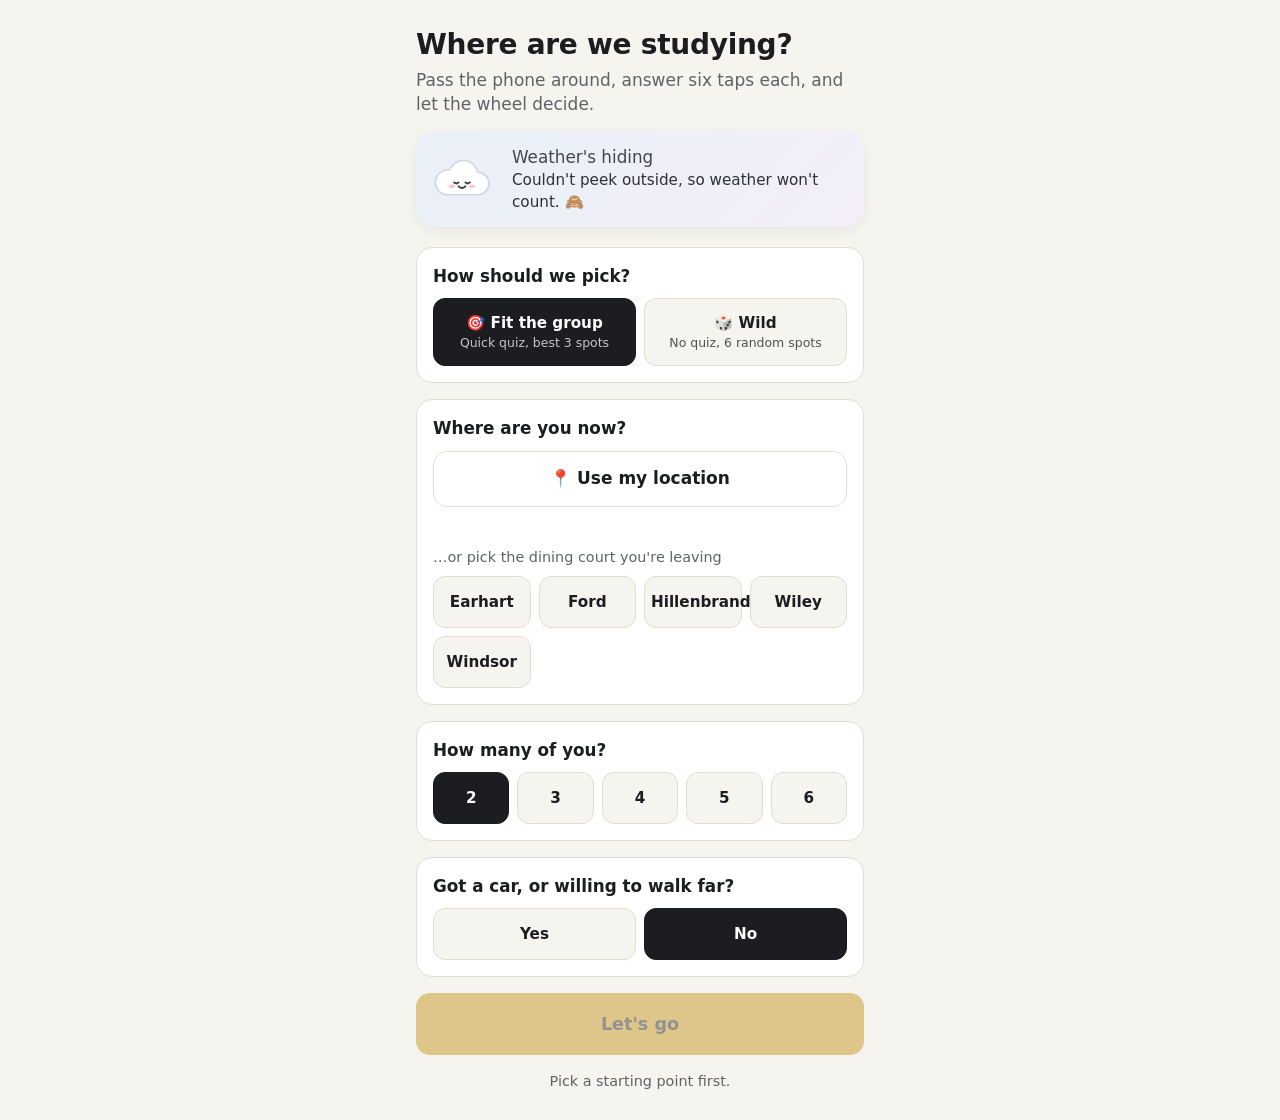
==== index.html @ d030c351 "Add Wild mode toggle and fix location on non-localhost URLs - Mode toggle on the start screen: Fit t" ====
<!doctype html>
<html lang="en">
<head>
  <meta charset="utf-8">
  <meta name="viewport" content="width=device-width, initial-scale=1, viewport-fit=cover">
  <meta name="theme-color" content="#f6f4ef" media="(prefers-color-scheme: light)">
  <meta name="theme-color" content="#16181c" media="(prefers-color-scheme: dark)">
  <title>Study Spot Picker</title>
  <link rel="stylesheet" href="styles.css">
</head>
<body>
  <main id="app">

    <!-- 1. Start -->
    <section id="screen-start" class="screen">
      <header class="hero">
        <h1>Where are we studying?</h1>
        <p id="hero-sub" class="sub">Pass the phone around, answer six taps each, and let the wheel decide.</p>
        <div id="weather-card" class="weather-card" data-kind="loading" role="status" aria-live="polite">
          <p class="w-blurb">Peeking outside… 👀</p>
        </div>
      </header>

      <div class="card">
        <h2>How should we pick?</h2>
        <div id="mode-options" class="chips chips-two mode-chips" role="radiogroup" aria-label="Mode">
          <button type="button" class="chip" role="radio" data-value="quiz" aria-checked="true">🎯 Fit the group<small>Quick quiz, best 3 spots</small></button>
          <button type="button" class="chip" role="radio" data-value="wild" aria-checked="false">🎲 Wild<small>No quiz, 6 random spots</small></button>
        </div>
      </div>

      <div class="card">
        <h2>Where are you now?</h2>
        <button id="btn-locate" class="btn btn-secondary btn-block" type="button">📍 Use my location</button>
        <p id="locate-status" class="status" aria-live="polite"></p>
        <p class="label">…or pick the dining court you're leaving</p>
        <div id="court-options" class="chips" role="radiogroup" aria-label="Dining court"></div>
      </div>

      <div class="card" id="players-card">
        <h2>How many of you?</h2>
        <div id="player-options" class="chips chips-numbers" role="radiogroup" aria-label="Number of players"></div>
      </div>

      <div class="card">
        <h2>Got a car, or willing to walk far?</h2>
        <div id="car-options" class="chips chips-two" role="radiogroup" aria-label="Car or long walk">
          <button type="button" class="chip" role="radio" data-value="yes" aria-checked="false">Yes</button>
          <button type="button" class="chip" role="radio" data-value="no" aria-checked="true">No</button>
        </div>
      </div>

      <button id="btn-start" class="btn btn-primary btn-block btn-big" type="button" disabled>Let's go</button>
      <p id="start-hint" class="hint">Pick a starting point first.</p>
    </section>

    <!-- 2. Hand-off + name -->
    <section id="screen-handoff" class="screen screen-center" hidden>
      <p id="handoff-kicker" class="kicker"></p>
      <h1 id="handoff-title" tabindex="-1"></h1>
      <form id="name-form" class="name-form" autocomplete="off">
        <label for="name-input" class="label">Your name</label>
        <input id="name-input" class="input" type="text" maxlength="20" enterkeyhint="go">
        <button class="btn btn-primary btn-block btn-big" type="submit">I'm ready</button>
      </form>
    </section>

    <!-- 3. Question -->
    <section id="screen-question" class="screen" hidden>
      <div class="q-top">
        <button id="btn-back" class="btn-link" type="button">← Back</button>
        <span id="q-who" class="q-who"></span>
      </div>
      <div id="q-progress" class="progress" aria-hidden="true"></div>
      <h1 id="q-text" class="q-text" tabindex="-1"></h1>
      <div id="q-options" class="options"></div>
    </section>

    <!-- 4. Wheel -->
    <section id="screen-wheel" class="screen screen-center" hidden>
      <h1 id="wheel-title" tabindex="-1">Your top 3</h1>
      <p id="wheel-sub" class="sub">Bigger slice = better fit for the group.</p>
      <div id="wheel" class="wheel"></div>
      <ul id="wheel-legend" class="legend"></ul>
      <button id="btn-spin" class="btn btn-primary btn-block btn-big" type="button">Spin!</button>
    </section>

    <!-- 5. Result -->
    <section id="screen-result" class="screen" hidden>
      <p class="kicker">You're going to</p>
      <h1 id="result-name" class="result-name" tabindex="-1"></h1>
      <p id="result-vibe" class="vibe"></p>
      <p id="result-why" class="why"></p>
      <ul id="result-facts" class="facts"></ul>
      <p id="result-heads-up" class="heads-up" hidden></p>
      <a id="result-maps" class="btn btn-primary btn-block btn-big" target="_blank" rel="noopener">Open in Google Maps</a>

      <div id="reroll-box" class="card reroll">
        <h2>Not feeling it?</h2>
        <p class="hint">You get one reroll.</p>
        <div class="reroll-buttons">
          <button id="btn-respin" class="btn btn-secondary" type="button">Spin again</button>
          <button id="btn-next3" class="btn btn-secondary" type="button">None of these</button>
        </div>
      </div>

      <details class="details">
        <summary>How the group scored</summary>
        <ol id="result-ranking" class="ranking"></ol>
      </details>

      <button id="btn-restart" class="btn btn-ghost btn-block" type="button">Start over</button>
    </section>

    <!-- 6. Nothing open -->
    <section id="screen-none" class="screen screen-center" hidden>
      <h1 tabindex="-1">Nothing fits right now</h1>
      <p id="none-text" class="sub"></p>
      <button class="btn btn-primary btn-block btn-big js-restart" type="button">Start over</button>
    </section>

  </main>
  <script type="module" src="js/app.js"></script>
</body>
</html>
---- styles.css ----
/* Mobile-first, big tap targets. Colors are tokens so a weather theme can swap them later. */
:root {
  --bg: #f6f4ef;
  --surface: #ffffff;
  --text: #1b1d21;
  --muted: #5f6368;
  --border: #e2ddd3;
  --accent: #c28e0e;        /* Purdue-ish old gold */
  --accent-strong: #8a6508;
  --accent-text: #1b1d21;
  --chip-on: #1b1d21;
  --chip-on-text: #ffffff;
  --warn-bg: #fff4e0;
  --warn-text: #7a4b00;
  --slice-1: #2f5d8a;
  --slice-2: #a0522d;
  --slice-3: #3d7a4a;
  --slice-4: #6b4c8a;
  --slice-5: #b23a5b;
  --slice-6: #2f7f86;
  --slice-text: #ffffff;
  --radius: 16px;
  --tap: 56px;
  color-scheme: light;
}

@media (prefers-color-scheme: dark) {
  :root:not([data-theme="light"]) {
    --bg: #16181c;
    --surface: #212429;
    --text: #eef0f2;
    --muted: #a3a8ae;
    --border: #33373d;
    --accent: #e0b33a;
    --accent-strong: #f0c85a;
    --accent-text: #16181c;
    --chip-on: #eef0f2;
    --chip-on-text: #16181c;
    --warn-bg: #3a2e14;
    --warn-text: #f3d28b;
    --slice-1: #3b6f9f;
    --slice-2: #b0623a;
    --slice-3: #4a8a57;
    --slice-4: #7d5c9e;
    --slice-5: #c04f6e;
    --slice-6: #3a9199;
    color-scheme: dark;
  }
}
:root[data-theme="dark"] {
  --bg: #16181c; --surface: #212429; --text: #eef0f2; --muted: #a3a8ae; --border: #33373d;
  --accent: #e0b33a; --accent-strong: #f0c85a; --accent-text: #16181c;
  --chip-on: #eef0f2; --chip-on-text: #16181c; --warn-bg: #3a2e14; --warn-text: #f3d28b;
  --slice-1: #3b6f9f; --slice-2: #b0623a; --slice-3: #4a8a57; --slice-4: #7d5c9e; --slice-5: #c04f6e; --slice-6: #3a9199;
  color-scheme: dark;
}

* { box-sizing: border-box; }
html { -webkit-text-size-adjust: 100%; }
body {
  margin: 0;
  background: var(--bg);
  color: var(--text);
  font: 17px/1.45 system-ui, -apple-system, "Segoe UI", Roboto, sans-serif;
  -webkit-tap-highlight-color: transparent;
}

#app {
  max-width: 480px;
  margin: 0 auto;
  padding: max(20px, env(safe-area-inset-top)) 16px max(28px, env(safe-area-inset-bottom));
  min-height: 100dvh;
}

.screen { display: flex; flex-direction: column; gap: 16px; }
.screen[hidden], .card[hidden], details[hidden] { display: none; }
.screen-center { min-height: calc(100dvh - 48px); justify-content: center; text-align: center; }

h1 { font-size: 1.75rem; line-height: 1.2; margin: 0; letter-spacing: -0.01em; }
h2 { font-size: 1.05rem; margin: 0 0 10px; }
h1:focus { outline: none; }
.sub { color: var(--muted); margin: 6px 0 0; }
.kicker { color: var(--muted); text-transform: uppercase; letter-spacing: 0.08em; font-size: 0.8rem; font-weight: 600; margin: 0; }
.label { color: var(--muted); font-size: 0.9rem; margin: 14px 0 8px; display: block; }
.hint { color: var(--muted); font-size: 0.9rem; margin: 0; text-align: center; }
.status { font-size: 0.95rem; margin: 8px 0 0; min-height: 1.2em; }
.status.ok { color: var(--text); }
.status.warn { color: var(--warn-text); }

.hero { padding: 8px 0 4px; }

.card {
  background: var(--surface);
  border: 1px solid var(--border);
  border-radius: var(--radius);
  padding: 16px;
}

/* Buttons */
.btn {
  appearance: none; border: 0; cursor: pointer; font: inherit; font-weight: 600;
  min-height: var(--tap); padding: 12px 18px; border-radius: 14px;
  display: inline-flex; align-items: center; justify-content: center; gap: 8px;
  text-decoration: none; transition: transform 0.08s ease, opacity 0.15s;
}
.btn:active { transform: scale(0.98); }
.btn:disabled { opacity: 0.45; cursor: not-allowed; transform: none; }
.btn-block { width: 100%; }
.btn-big { min-height: 62px; font-size: 1.1rem; }
.btn-primary { background: var(--accent); color: var(--accent-text); }
.btn-secondary { background: var(--surface); color: var(--text); border: 1.5px solid var(--border); }
.btn-ghost { background: transparent; color: var(--muted); }
.btn-link { background: none; border: 0; color: var(--muted); font: inherit; padding: 10px 4px; min-height: 44px; cursor: pointer; }
.btn:focus-visible, .chip:focus-visible, .option:focus-visible, .btn-link:focus-visible, .input:focus-visible {
  outline: 3px solid var(--accent); outline-offset: 2px;
}

/* Chips (single-select) */
.chips { display: grid; grid-template-columns: repeat(auto-fill, minmax(96px, 1fr)); gap: 8px; }
.chips-numbers { grid-template-columns: repeat(5, 1fr); }
.chips-two { grid-template-columns: 1fr 1fr; }
.chip {
  appearance: none; font: inherit; font-weight: 600; cursor: pointer;
  min-height: 52px; padding: 8px 6px; border-radius: 12px; font-size: 0.95rem;
  background: var(--bg); color: var(--text); border: 1.5px solid var(--border);
}
.mode-chips .chip { min-height: 68px; display: flex; flex-direction: column; align-items: center; justify-content: center; gap: 2px; line-height: 1.25; }
.mode-chips .chip small { font-weight: 500; font-size: 0.78rem; opacity: 0.75; }
.chip[aria-checked="true"] { background: var(--chip-on); color: var(--chip-on-text); border-color: var(--chip-on); }

/* Hand-off */
.name-form { display: flex; flex-direction: column; gap: 12px; text-align: left; margin-top: 12px; }
.input {
  font: inherit; font-size: 1.15rem; min-height: var(--tap); padding: 12px 14px;
  border-radius: 12px; border: 1.5px solid var(--border); background: var(--surface); color: var(--text);
}

/* Question */
.q-top { display: flex; justify-content: space-between; align-items: center; }
.q-who { color: var(--muted); font-weight: 600; }
.progress { display: flex; gap: 6px; }
.progress span { flex: 1; height: 6px; border-radius: 3px; background: var(--border); }
.progress span.done { background: var(--accent); }
.q-text { margin: 12px 0 4px; }
.options { display: flex; flex-direction: column; gap: 12px; }
.option {
  appearance: none; font: inherit; cursor: pointer; text-align: left;
  display: flex; align-items: center; gap: 14px;
  min-height: 76px; padding: 14px 18px; border-radius: var(--radius);
  background: var(--surface); color: var(--text); border: 1.5px solid var(--border);
  font-size: 1.15rem; font-weight: 600;
}
.option .emoji { font-size: 1.7rem; width: 2rem; text-align: center; }
.option.picked { border-color: var(--accent); box-shadow: inset 0 0 0 2px var(--accent); }
.option:active { transform: scale(0.99); }

/* Wheel */
.wheel { position: relative; width: min(84vw, 340px); aspect-ratio: 1; margin: 8px auto 0; }
.wheel-svg { width: 100%; height: 100%; display: block; filter: drop-shadow(0 6px 18px rgb(0 0 0 / 0.15)); }
.wheel-rotor { transform-origin: 100px 100px; transform-box: view-box; }
.wheel-slice { stroke: var(--surface); stroke-width: 1.5; }
.wheel-label { fill: var(--slice-text); font-size: 9px; font-weight: 700; pointer-events: none; }
.wheel-hub { fill: var(--surface); stroke: var(--border); }
.wheel-pointer {
  position: absolute; left: 50%; top: -6px; transform: translateX(-50%); z-index: 1;
  width: 0; height: 0;
  border-left: 14px solid transparent; border-right: 14px solid transparent;
  border-top: 24px solid var(--text);
  filter: drop-shadow(0 2px 2px rgb(0 0 0 / 0.25));
}
.legend { list-style: none; padding: 0; margin: 0; display: flex; flex-direction: column; gap: 6px; text-align: left; }
.legend li { display: flex; align-items: center; gap: 10px; font-size: 0.95rem; }
.legend .swatch { width: 14px; height: 14px; border-radius: 4px; flex: none; }
.legend .pct { margin-left: auto; color: var(--muted); font-variant-numeric: tabular-nums; }

/* Result */
.result-name { font-size: 2.2rem; }
.why { font-size: 1.15rem; margin: 0; }
.facts { list-style: none; padding: 0; margin: 0; display: flex; flex-wrap: wrap; gap: 8px; }
.facts li { background: var(--surface); border: 1px solid var(--border); border-radius: 999px; padding: 6px 12px; font-size: 0.92rem; }
.heads-up { background: var(--warn-bg); color: var(--warn-text); border-radius: 12px; padding: 10px 14px; margin: 0; font-size: 0.95rem; }
.reroll h2 { margin-bottom: 2px; }
.reroll .hint { text-align: left; margin-bottom: 12px; }
.reroll-buttons { display: grid; grid-template-columns: 1fr 1fr; gap: 10px; }
.details { color: var(--muted); font-size: 0.92rem; }
.details summary { cursor: pointer; min-height: 44px; display: flex; align-items: center; }
.ranking { margin: 4px 0 0; padding-left: 1.4em; }
.ranking li { margin: 4px 0; }
.ranking .meta { color: var(--muted); }

/* ---------------------------------------------------------------------------
   Weather card
   --------------------------------------------------------------------------- */
:root {
  --w-sun: #ffc93c; --w-ray: #ffb703; --w-moon: #ffe7a3; --w-star: #ffd95a;
  --w-cloud: #ffffff; --w-cloud-edge: #cfd9e6; --w-drop: #4ea8de; --w-flake: #dcedff; --w-flake-edge: #7fb0e0;
  --w-bolt: #ffd23f; --w-fog: #b8c2cf; --w-face: #3b3946; --w-blush: #ff8fab;
  --wc-sun: linear-gradient(135deg, #fff3c4 0%, #ffe0e6 100%);
  --wc-moon: linear-gradient(135deg, #2e2f63 0%, #574a8c 100%);
  --wc-cloud: linear-gradient(135deg, #e9f0f8 0%, #f3eefa 100%);
  --wc-rain: linear-gradient(135deg, #d7e8f8 0%, #cfd9f2 100%);
  --wc-snow: linear-gradient(135deg, #f0f7ff 0%, #ffffff 100%);
  --wc-storm: linear-gradient(135deg, #cdd5e6 0%, #c3c3e3 100%);
  --wc-text: #1b1d21;
}
@media (prefers-color-scheme: dark) {
  :root:not([data-theme="light"]) {
    --w-cloud: #eef2f7; --w-cloud-edge: #9fb0c4; --w-flake-edge: #9fc2e6;
    --wc-sun: linear-gradient(135deg, #4a3d1c 0%, #4a2a35 100%);
    --wc-cloud: linear-gradient(135deg, #2a3240 0%, #332d40 100%);
    --wc-rain: linear-gradient(135deg, #1f3247 0%, #26304a 100%);
    --wc-snow: linear-gradient(135deg, #2b3a4c 0%, #33404f 100%);
    --wc-storm: linear-gradient(135deg, #262a3d 0%, #2f2a45 100%);
    --wc-text: #eef0f2;
  }
}
:root[data-theme="dark"] {
  --w-cloud: #eef2f7; --w-cloud-edge: #9fb0c4; --w-flake-edge: #9fc2e6;
  --wc-sun: linear-gradient(135deg, #4a3d1c 0%, #4a2a35 100%);
  --wc-cloud: linear-gradient(135deg, #2a3240 0%, #332d40 100%);
  --wc-rain: linear-gradient(135deg, #1f3247 0%, #26304a 100%);
  --wc-snow: linear-gradient(135deg, #2b3a4c 0%, #33404f 100%);
  --wc-storm: linear-gradient(135deg, #262a3d 0%, #2f2a45 100%);
  --wc-text: #eef0f2;
}

.weather-card {
  display: flex; align-items: center; gap: 14px;
  margin-top: 14px; padding: 12px 16px 12px 10px;
  border-radius: 20px; color: var(--wc-text);
  background: var(--wc-cloud);
  box-shadow: 0 4px 14px rgb(0 0 0 / 0.06);
}
.weather-card[data-kind="sun"], .weather-card[data-kind="partly"] { background: var(--wc-sun); }
.weather-card[data-kind="moon"] { background: var(--wc-moon); color: #f4f1ff; }
.weather-card[data-kind="rain"] { background: var(--wc-rain); }
.weather-card[data-kind="snow"] { background: var(--wc-snow); }
.weather-card[data-kind="storm"] { background: var(--wc-storm); }
.weather-card[data-kind="loading"] { padding-left: 16px; }
.weather-card p { margin: 0; }
.w-icon { width: 72px; height: 72px; flex: none; overflow: visible; }
.w-temp { font-size: 1.05rem; }
.w-temp strong { font-size: 1.6rem; letter-spacing: -0.02em; margin-right: 2px; }
.w-temp span { opacity: 0.8; }
.w-blurb { font-size: 0.95rem; opacity: 0.9; }

.w-sun { fill: var(--w-sun); }
.w-rays path { stroke: var(--w-ray); stroke-width: 3.5; stroke-linecap: round; }
.w-moon { fill: var(--w-moon); }
.w-star { fill: var(--w-star); }
.w-cloud { fill: var(--w-cloud); stroke: var(--w-cloud-edge); stroke-width: 1.5; }
.w-face circle { fill: var(--w-face); }
.w-face path { stroke: var(--w-face); }
.w-blush { fill: var(--w-blush); opacity: 0.55; }
.w-drop { fill: var(--w-drop); }
.w-flake { fill: var(--w-flake); stroke: var(--w-flake-edge); stroke-width: 1; }
.w-bolt { fill: var(--w-bolt); stroke: #e0a800; stroke-width: 1; stroke-linejoin: round; }
.w-fog path { stroke: var(--w-fog); stroke-width: 3; stroke-linecap: round; }

.w-rays { transform-origin: 32px 32px; animation: w-spin 18s linear infinite; }
.w-bob { animation: w-bob 3.2s ease-in-out infinite; }
.w-drop { animation: w-fall 1.3s ease-in infinite; }
.w-flake { animation: w-snow 2.8s ease-in-out infinite; }
.w-delay { animation-delay: -0.45s; }
.w-delay2 { animation-delay: -0.9s; }
.w-flake.w-delay { animation-delay: -1s; }
.w-flake.w-delay2 { animation-delay: -1.9s; }
.w-twinkle { transform-box: fill-box; transform-origin: center; animation: w-twinkle 2.4s ease-in-out infinite; }
.w-twinkle.w-delay { animation-delay: -1.2s; }
.w-bolt { animation: w-flash 2.6s steps(1) infinite; }
.w-fog path { animation: w-drift 4s ease-in-out infinite alternate; }
.w-fog path + path { animation-delay: -2s; }

@keyframes w-spin { to { transform: rotate(360deg); } }
@keyframes w-bob { 50% { transform: translateY(-2.5px); } }
@keyframes w-fall { 0% { transform: translateY(-4px); opacity: 0; } 25% { opacity: 1; } 100% { transform: translateY(12px); opacity: 0; } }
@keyframes w-snow { 0% { transform: translate(0, -4px); opacity: 0; } 25% { opacity: 1; } 50% { transform: translate(2px, 4px); } 100% { transform: translate(-1px, 12px); opacity: 0; } }
@keyframes w-twinkle { 50% { transform: scale(0.55); opacity: 0.5; } }
@keyframes w-flash { 0%, 70%, 80%, 100% { opacity: 1; } 75% { opacity: 0.15; } }
@keyframes w-drift { to { transform: translateX(6px); } }

/* Result vibe line */
.vibe { margin: -6px 0 0; color: var(--muted); font-size: 1.02rem; font-style: italic; }

@media (prefers-reduced-motion: reduce) {
  .btn, .option { transition: none; }
  .w-rays, .w-bob, .w-drop, .w-flake, .w-twinkle, .w-bolt, .w-fog path { animation: none; }
}
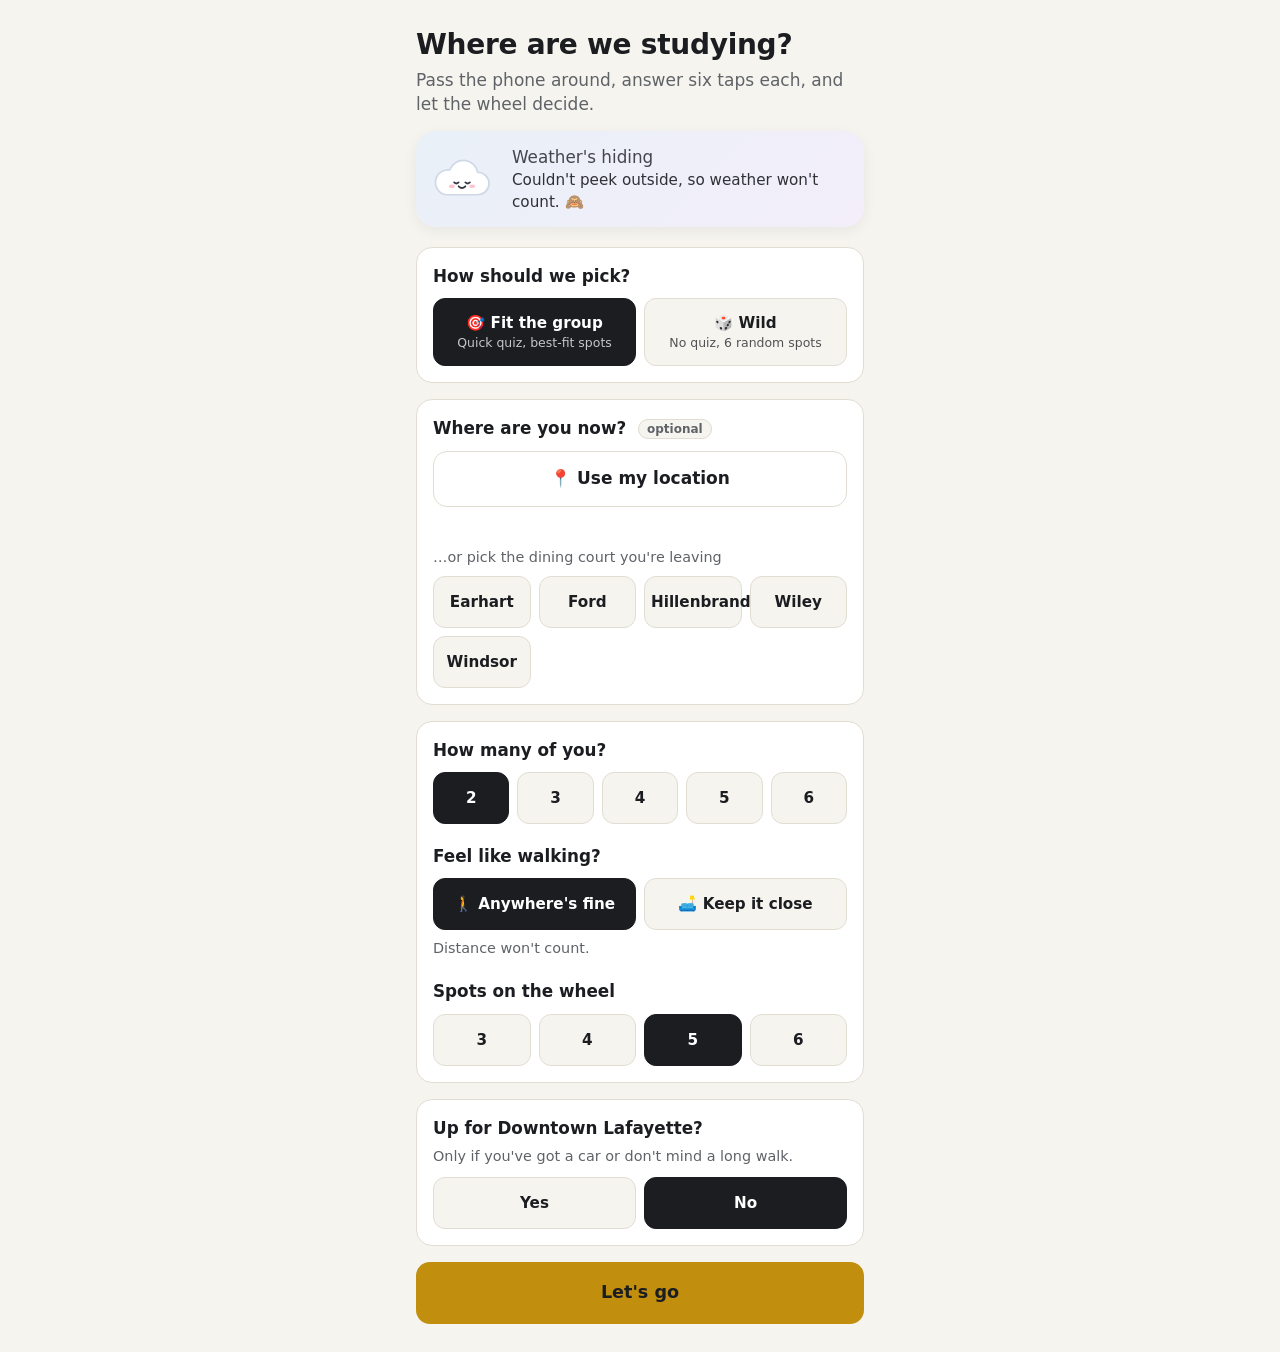
==== commit b1704a8b: "Make distance opt-in and let the quiz wheel hold 3-6 spots - New "Feel like walking?" choice: distan" ====
--- a/index.html
+++ b/index.html
@@ -24,13 +24,13 @@
       <div class="card">
         <h2>How should we pick?</h2>
         <div id="mode-options" class="chips chips-two mode-chips" role="radiogroup" aria-label="Mode">
-          <button type="button" class="chip" role="radio" data-value="quiz" aria-checked="true">🎯 Fit the group<small>Quick quiz, best 3 spots</small></button>
+          <button type="button" class="chip" role="radio" data-value="quiz" aria-checked="true">🎯 Fit the group<small>Quick quiz, best-fit spots</small></button>
           <button type="button" class="chip" role="radio" data-value="wild" aria-checked="false">🎲 Wild<small>No quiz, 6 random spots</small></button>
         </div>
       </div>
 
       <div class="card">
-        <h2>Where are you now?</h2>
+        <h2>Where are you now? <span id="origin-optional" class="optional">optional</span></h2>
         <button id="btn-locate" class="btn btn-secondary btn-block" type="button">📍 Use my location</button>
         <p id="locate-status" class="status" aria-live="polite"></p>
         <p class="label">…or pick the dining court you're leaving</p>
@@ -40,18 +40,29 @@
       <div class="card" id="players-card">
         <h2>How many of you?</h2>
         <div id="player-options" class="chips chips-numbers" role="radiogroup" aria-label="Number of players"></div>
+
+        <h2 class="h2-gap">Feel like walking?</h2>
+        <div id="walk-options" class="chips chips-two" role="radiogroup" aria-label="Walking">
+          <button type="button" class="chip" role="radio" data-value="any" aria-checked="true">🚶 Anywhere's fine</button>
+          <button type="button" class="chip" role="radio" data-value="close" aria-checked="false">🛋️ Keep it close</button>
+        </div>
+        <p id="walk-hint" class="hint hint-left">Distance won't count.</p>
+
+        <h2 class="h2-gap">Spots on the wheel</h2>
+        <div id="size-options" class="chips chips-numbers chips-four" role="radiogroup" aria-label="Spots on the wheel"></div>
       </div>
 
       <div class="card">
-        <h2>Got a car, or willing to walk far?</h2>
+        <h2>Up for Downtown Lafayette?</h2>
+        <p class="hint hint-left hint-under">Only if you've got a car or don't mind a long walk.</p>
         <div id="car-options" class="chips chips-two" role="radiogroup" aria-label="Car or long walk">
           <button type="button" class="chip" role="radio" data-value="yes" aria-checked="false">Yes</button>
           <button type="button" class="chip" role="radio" data-value="no" aria-checked="true">No</button>
         </div>
       </div>
 
-      <button id="btn-start" class="btn btn-primary btn-block btn-big" type="button" disabled>Let's go</button>
-      <p id="start-hint" class="hint">Pick a starting point first.</p>
+      <button id="btn-start" class="btn btn-primary btn-block btn-big" type="button">Let's go</button>
+      <p id="start-hint" class="hint" hidden></p>
     </section>
 
     <!-- 2. Hand-off + name -->
--- a/styles.css
+++ b/styles.css
@@ -119,6 +119,13 @@
 .chips { display: grid; grid-template-columns: repeat(auto-fill, minmax(96px, 1fr)); gap: 8px; }
 .chips-numbers { grid-template-columns: repeat(5, 1fr); }
 .chips-two { grid-template-columns: 1fr 1fr; }
+.chips-four { grid-template-columns: repeat(4, 1fr); }
+.h2-gap { margin-top: 20px; }
+.optional { font-size: 0.75rem; font-weight: 600; color: var(--muted); background: var(--bg); border: 1px solid var(--border); border-radius: 999px; padding: 2px 8px; margin-left: 6px; vertical-align: middle; }
+.optional[hidden] { display: none; }
+#start-hint[hidden] { display: none; }
+.hint-left { text-align: left; margin-top: 8px; }
+.hint-under { margin: -4px 0 10px; }
 .chip {
   appearance: none; font: inherit; font-weight: 600; cursor: pointer;
   min-height: 52px; padding: 8px 6px; border-radius: 12px; font-size: 0.95rem;
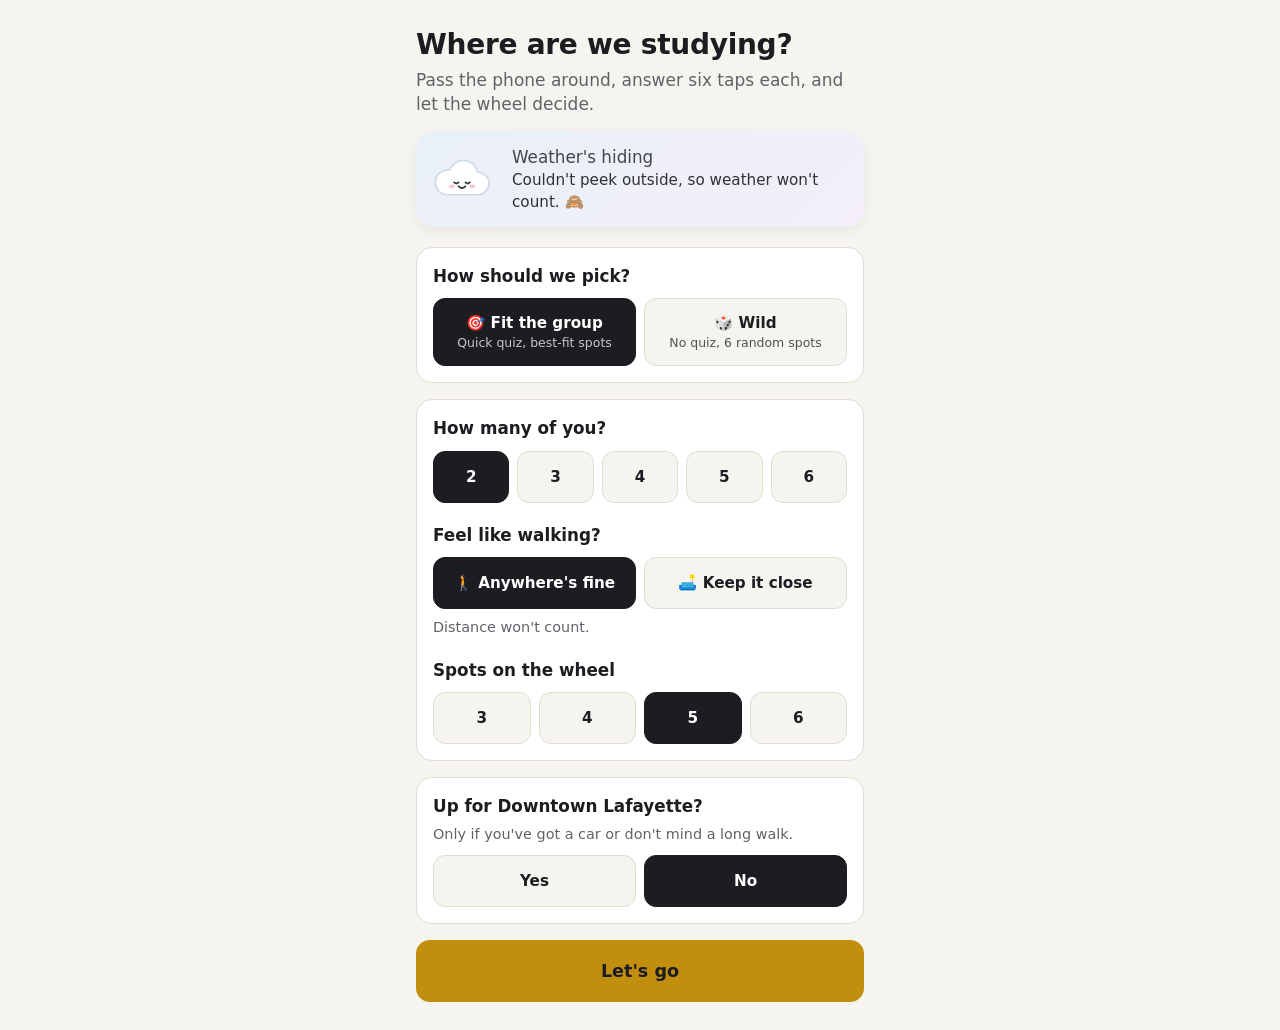
==== commit 0e096c8f: "Only ask for location when the group picks Keep it close Co-Authored-By: Claude Opus 5.5 <noreply@an" ====
--- a/index.html
+++ b/index.html
@@ -29,14 +29,6 @@
         </div>
       </div>
 
-      <div class="card">
-        <h2>Where are you now? <span id="origin-optional" class="optional">optional</span></h2>
-        <button id="btn-locate" class="btn btn-secondary btn-block" type="button">📍 Use my location</button>
-        <p id="locate-status" class="status" aria-live="polite"></p>
-        <p class="label">…or pick the dining court you're leaving</p>
-        <div id="court-options" class="chips" role="radiogroup" aria-label="Dining court"></div>
-      </div>
-
       <div class="card" id="players-card">
         <h2>How many of you?</h2>
         <div id="player-options" class="chips chips-numbers" role="radiogroup" aria-label="Number of players"></div>
@@ -47,6 +39,15 @@
           <button type="button" class="chip" role="radio" data-value="close" aria-checked="false">🛋️ Keep it close</button>
         </div>
         <p id="walk-hint" class="hint hint-left">Distance won't count.</p>
+
+        <!-- Only shown with "Keep it close" -->
+        <div id="origin-section" class="origin-section" hidden>
+          <h2>Where are you now?</h2>
+          <button id="btn-locate" class="btn btn-secondary btn-block" type="button">📍 Use my location</button>
+          <p id="locate-status" class="status" aria-live="polite"></p>
+          <p class="label">…or pick the dining court you're leaving</p>
+          <div id="court-options" class="chips" role="radiogroup" aria-label="Dining court"></div>
+        </div>
 
         <h2 class="h2-gap">Spots on the wheel</h2>
         <div id="size-options" class="chips chips-numbers chips-four" role="radiogroup" aria-label="Spots on the wheel"></div>
--- a/styles.css
+++ b/styles.css
@@ -121,8 +121,8 @@
 .chips-two { grid-template-columns: 1fr 1fr; }
 .chips-four { grid-template-columns: repeat(4, 1fr); }
 .h2-gap { margin-top: 20px; }
-.optional { font-size: 0.75rem; font-weight: 600; color: var(--muted); background: var(--bg); border: 1px solid var(--border); border-radius: 999px; padding: 2px 8px; margin-left: 6px; vertical-align: middle; }
-.optional[hidden] { display: none; }
+.origin-section { margin-top: 16px; padding-top: 16px; border-top: 1px dashed var(--border); }
+.origin-section[hidden] { display: none; }
 #start-hint[hidden] { display: none; }
 .hint-left { text-align: left; margin-top: 8px; }
 .hint-under { margin: -4px 0 10px; }
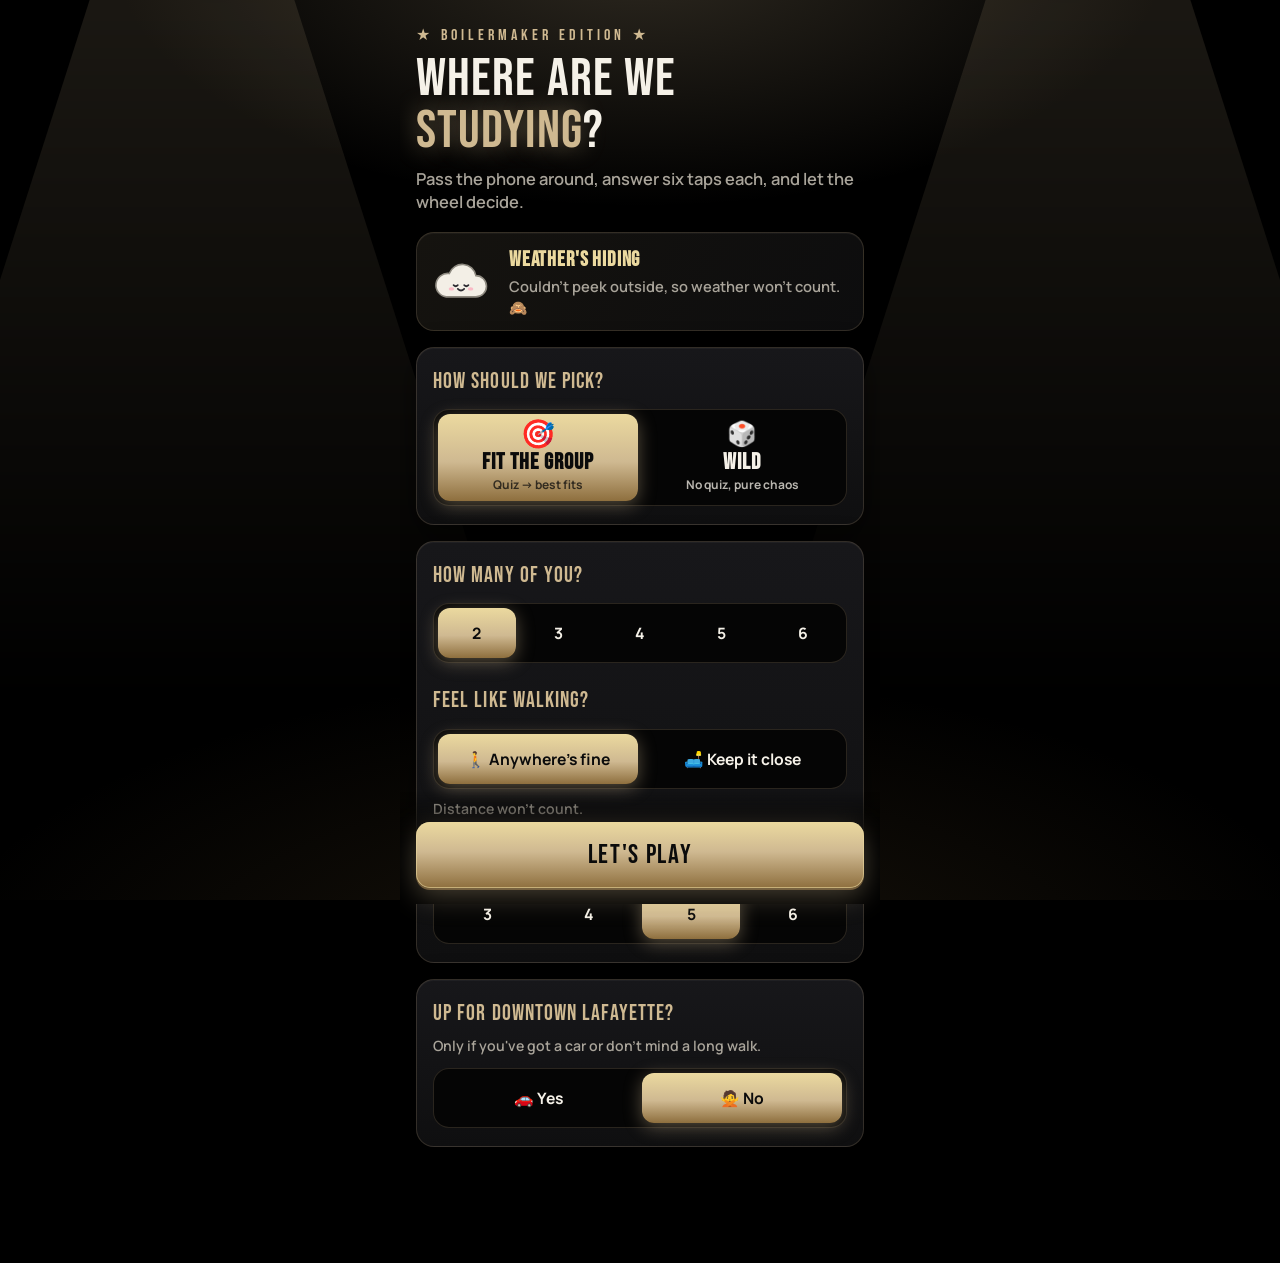
==== commit cc525492: "Game-show redesign and fix dead buttons from stale cached JS Bug: with plain http.server the browser" ====
--- a/index.html
+++ b/index.html
@@ -3,77 +3,106 @@
 <head>
   <meta charset="utf-8">
   <meta name="viewport" content="width=device-width, initial-scale=1, viewport-fit=cover">
-  <meta name="theme-color" content="#f6f4ef" media="(prefers-color-scheme: light)">
-  <meta name="theme-color" content="#16181c" media="(prefers-color-scheme: dark)">
+  <meta name="theme-color" content="#000000">
+  <meta name="color-scheme" content="dark">
   <title>Study Spot Picker</title>
+  <link rel="preconnect" href="https://fonts.googleapis.com">
+  <link rel="preconnect" href="https://fonts.gstatic.com" crossorigin>
+  <link rel="stylesheet" href="https://fonts.googleapis.com/css2?family=Bebas+Neue&family=Manrope:wght@500;600;700;800&display=swap">
   <link rel="stylesheet" href="styles.css">
+  <script>
+    // Runs before the app. If anything throws (e.g. a stale cached file),
+    // show a banner instead of silently dead buttons.
+    window.addEventListener('error', function (e) {
+      var t = document.getElementById('toast');
+      if (!t) return;
+      t.textContent = 'Something broke 😵 Try a hard refresh (⌘⇧R / Ctrl⇧R). ' + (e.message || '');
+      t.hidden = false;
+    });
+  </script>
 </head>
 <body>
+  <div class="stage" aria-hidden="true"><span class="beam beam-l"></span><span class="beam beam-r"></span></div>
+  <div id="toast" class="toast" role="alert" hidden></div>
+  <div id="confetti" class="confetti" aria-hidden="true"></div>
+
   <main id="app">
 
     <!-- 1. Start -->
     <section id="screen-start" class="screen">
       <header class="hero">
-        <h1>Where are we studying?</h1>
+        <p class="eyebrow">★ Boilermaker Edition ★</p>
+        <h1 class="title">Where are we <span class="hl">studying</span>?</h1>
         <p id="hero-sub" class="sub">Pass the phone around, answer six taps each, and let the wheel decide.</p>
-        <div id="weather-card" class="weather-card" data-kind="loading" role="status" aria-live="polite">
-          <p class="w-blurb">Peeking outside… 👀</p>
-        </div>
       </header>
+
+      <div id="weather-card" class="weather-card" data-kind="loading" role="status" aria-live="polite">
+        <p class="w-blurb">Peeking outside… 👀</p>
+      </div>
 
       <div class="card">
         <h2>How should we pick?</h2>
-        <div id="mode-options" class="chips chips-two mode-chips" role="radiogroup" aria-label="Mode">
-          <button type="button" class="chip" role="radio" data-value="quiz" aria-checked="true">🎯 Fit the group<small>Quick quiz, best-fit spots</small></button>
-          <button type="button" class="chip" role="radio" data-value="wild" aria-checked="false">🎲 Wild<small>No quiz, 6 random spots</small></button>
+        <div id="mode-options" class="seg seg-tall" role="radiogroup" aria-label="Mode">
+          <span class="seg-thumb" aria-hidden="true"></span>
+          <button type="button" class="chip" role="radio" data-value="quiz" aria-checked="true"><span class="big-emoji">🎯</span>Fit the group<small>Quiz → best fits</small></button>
+          <button type="button" class="chip" role="radio" data-value="wild" aria-checked="false"><span class="big-emoji">🎲</span>Wild<small>No quiz, pure chaos</small></button>
         </div>
       </div>
 
       <div class="card" id="players-card">
         <h2>How many of you?</h2>
-        <div id="player-options" class="chips chips-numbers" role="radiogroup" aria-label="Number of players"></div>
+        <div id="player-options" class="seg" role="radiogroup" aria-label="Number of players"></div>
 
         <h2 class="h2-gap">Feel like walking?</h2>
-        <div id="walk-options" class="chips chips-two" role="radiogroup" aria-label="Walking">
+        <div id="walk-options" class="seg" role="radiogroup" aria-label="Walking">
+          <span class="seg-thumb" aria-hidden="true"></span>
           <button type="button" class="chip" role="radio" data-value="any" aria-checked="true">🚶 Anywhere's fine</button>
           <button type="button" class="chip" role="radio" data-value="close" aria-checked="false">🛋️ Keep it close</button>
         </div>
-        <p id="walk-hint" class="hint hint-left">Distance won't count.</p>
+        <p id="walk-hint" class="hint">Distance won't count.</p>
 
         <!-- Only shown with "Keep it close" -->
-        <div id="origin-section" class="origin-section" hidden>
-          <h2>Where are you now?</h2>
-          <button id="btn-locate" class="btn btn-secondary btn-block" type="button">📍 Use my location</button>
-          <p id="locate-status" class="status" aria-live="polite"></p>
-          <p class="label">…or pick the dining court you're leaving</p>
-          <div id="court-options" class="chips" role="radiogroup" aria-label="Dining court"></div>
+        <div id="origin-section" class="collapse" aria-hidden="true" inert>
+          <div class="collapse-inner">
+            <div class="origin-box">
+              <h2>Where are you now?</h2>
+              <button id="btn-locate" class="btn btn-secondary btn-block" type="button">📍 Use my location</button>
+              <p id="locate-status" class="status" aria-live="polite"></p>
+              <p class="label">…or pick the dining court you're leaving</p>
+              <div id="court-options" class="chips" role="radiogroup" aria-label="Dining court"></div>
+            </div>
+          </div>
         </div>
 
         <h2 class="h2-gap">Spots on the wheel</h2>
-        <div id="size-options" class="chips chips-numbers chips-four" role="radiogroup" aria-label="Spots on the wheel"></div>
+        <div id="size-options" class="seg" role="radiogroup" aria-label="Spots on the wheel"></div>
       </div>
 
       <div class="card">
         <h2>Up for Downtown Lafayette?</h2>
-        <p class="hint hint-left hint-under">Only if you've got a car or don't mind a long walk.</p>
-        <div id="car-options" class="chips chips-two" role="radiogroup" aria-label="Car or long walk">
-          <button type="button" class="chip" role="radio" data-value="yes" aria-checked="false">Yes</button>
-          <button type="button" class="chip" role="radio" data-value="no" aria-checked="true">No</button>
+        <p class="hint hint-under">Only if you've got a car or don't mind a long walk.</p>
+        <div id="car-options" class="seg" role="radiogroup" aria-label="Car or long walk">
+          <span class="seg-thumb" aria-hidden="true"></span>
+          <button type="button" class="chip" role="radio" data-value="yes" aria-checked="false">🚗 Yes</button>
+          <button type="button" class="chip" role="radio" data-value="no" aria-checked="true">🙅 No</button>
         </div>
       </div>
 
-      <button id="btn-start" class="btn btn-primary btn-block btn-big" type="button">Let's go</button>
-      <p id="start-hint" class="hint" hidden></p>
+      <div class="sticky-cta">
+        <button id="btn-start" class="btn btn-primary btn-block btn-big" type="button">Let's play</button>
+        <p id="start-hint" class="hint hint-center" hidden></p>
+      </div>
     </section>
 
     <!-- 2. Hand-off + name -->
     <section id="screen-handoff" class="screen screen-center" hidden>
+      <div class="handoff-emoji" aria-hidden="true">📱</div>
       <p id="handoff-kicker" class="kicker"></p>
       <h1 id="handoff-title" tabindex="-1"></h1>
       <form id="name-form" class="name-form" autocomplete="off">
         <label for="name-input" class="label">Your name</label>
         <input id="name-input" class="input" type="text" maxlength="20" enterkeyhint="go">
-        <button class="btn btn-primary btn-block btn-big" type="submit">I'm ready</button>
+        <button class="btn btn-primary btn-block btn-big" type="submit">I'm ready →</button>
       </form>
     </section>
 
@@ -90,29 +119,35 @@
 
     <!-- 4. Wheel -->
     <section id="screen-wheel" class="screen screen-center" hidden>
-      <h1 id="wheel-title" tabindex="-1">Your top 3</h1>
+      <div class="wheel-head">
+        <h1 id="wheel-title" tabindex="-1">Your top picks</h1>
+        <button id="btn-sound" class="btn-icon" type="button" aria-pressed="true" aria-label="Sound on">🔊</button>
+      </div>
       <p id="wheel-sub" class="sub">Bigger slice = better fit for the group.</p>
       <div id="wheel" class="wheel"></div>
       <ul id="wheel-legend" class="legend"></ul>
-      <button id="btn-spin" class="btn btn-primary btn-block btn-big" type="button">Spin!</button>
+      <button id="btn-spin" class="btn btn-primary btn-block btn-big btn-pulse" type="button">Spin the wheel</button>
     </section>
 
     <!-- 5. Result -->
     <section id="screen-result" class="screen" hidden>
-      <p class="kicker">You're going to</p>
-      <h1 id="result-name" class="result-name" tabindex="-1"></h1>
-      <p id="result-vibe" class="vibe"></p>
+      <div class="reveal">
+        <div class="reveal-rays" aria-hidden="true"></div>
+        <p class="reveal-kicker">And the spot is…</p>
+        <h1 id="result-name" class="result-name" tabindex="-1"></h1>
+        <p id="result-vibe" class="vibe"></p>
+      </div>
       <p id="result-why" class="why"></p>
       <ul id="result-facts" class="facts"></ul>
       <p id="result-heads-up" class="heads-up" hidden></p>
-      <a id="result-maps" class="btn btn-primary btn-block btn-big" target="_blank" rel="noopener">Open in Google Maps</a>
+      <a id="result-maps" class="btn btn-primary btn-block btn-big" target="_blank" rel="noopener">🗺️ Open in Google Maps</a>
 
       <div id="reroll-box" class="card reroll">
         <h2>Not feeling it?</h2>
         <p class="hint">You get one reroll.</p>
         <div class="reroll-buttons">
-          <button id="btn-respin" class="btn btn-secondary" type="button">Spin again</button>
-          <button id="btn-next3" class="btn btn-secondary" type="button">None of these</button>
+          <button id="btn-respin" class="btn btn-secondary" type="button">🔁 Spin again</button>
+          <button id="btn-next3" class="btn btn-secondary" type="button">🙈 None of these</button>
         </div>
       </div>
 
@@ -121,11 +156,12 @@
         <ol id="result-ranking" class="ranking"></ol>
       </details>
 
-      <button id="btn-restart" class="btn btn-ghost btn-block" type="button">Start over</button>
+      <button id="btn-restart" class="btn btn-ghost btn-block" type="button">↺ Start over</button>
     </section>
 
     <!-- 6. Nothing open -->
     <section id="screen-none" class="screen screen-center" hidden>
+      <div class="handoff-emoji" aria-hidden="true">🫠</div>
       <h1 tabindex="-1">Nothing fits right now</h1>
       <p id="none-text" class="sub"></p>
       <button class="btn btn-primary btn-block btn-big js-restart" type="button">Start over</button>
--- a/styles.css
+++ b/styles.css
@@ -1,255 +1,358 @@
-/* Mobile-first, big tap targets. Colors are tokens so a weather theme can swap them later. */
+/* ==========================================================================
+   Study Spot Picker — Boilermaker game show theme
+   Black stage, Purdue gold accents, Bebas Neue display + Manrope body.
+   Mobile-first, big tap targets.
+   ========================================================================== */
 :root {
-  --bg: #f6f4ef;
-  --surface: #ffffff;
-  --text: #1b1d21;
-  --muted: #5f6368;
-  --border: #e2ddd3;
-  --accent: #c28e0e;        /* Purdue-ish old gold */
-  --accent-strong: #8a6508;
-  --accent-text: #1b1d21;
-  --chip-on: #1b1d21;
-  --chip-on-text: #ffffff;
-  --warn-bg: #fff4e0;
-  --warn-text: #7a4b00;
-  --slice-1: #2f5d8a;
-  --slice-2: #a0522d;
-  --slice-3: #3d7a4a;
-  --slice-4: #6b4c8a;
-  --slice-5: #b23a5b;
-  --slice-6: #2f7f86;
-  --slice-text: #ffffff;
-  --radius: 16px;
-  --tap: 56px;
-  color-scheme: light;
-}
-
-@media (prefers-color-scheme: dark) {
-  :root:not([data-theme="light"]) {
-    --bg: #16181c;
-    --surface: #212429;
-    --text: #eef0f2;
-    --muted: #a3a8ae;
-    --border: #33373d;
-    --accent: #e0b33a;
-    --accent-strong: #f0c85a;
-    --accent-text: #16181c;
-    --chip-on: #eef0f2;
-    --chip-on-text: #16181c;
-    --warn-bg: #3a2e14;
-    --warn-text: #f3d28b;
-    --slice-1: #3b6f9f;
-    --slice-2: #b0623a;
-    --slice-3: #4a8a57;
-    --slice-4: #7d5c9e;
-    --slice-5: #c04f6e;
-    --slice-6: #3a9199;
-    color-scheme: dark;
-  }
-}
-:root[data-theme="dark"] {
-  --bg: #16181c; --surface: #212429; --text: #eef0f2; --muted: #a3a8ae; --border: #33373d;
-  --accent: #e0b33a; --accent-strong: #f0c85a; --accent-text: #16181c;
-  --chip-on: #eef0f2; --chip-on-text: #16181c; --warn-bg: #3a2e14; --warn-text: #f3d28b;
-  --slice-1: #3b6f9f; --slice-2: #b0623a; --slice-3: #4a8a57; --slice-4: #7d5c9e; --slice-5: #c04f6e; --slice-6: #3a9199;
+  /* Purdue palette */
+  --gold: #cfb991;        /* Boilermaker Gold */
+  --gold-rush: #daaa00;   /* Rush */
+  --gold-field: #ddb945;  /* Field */
+  --gold-dust: #ebd99f;   /* Dust */
+  --gold-aged: #8e6f3e;   /* Aged */
+  --steel: #555960;
+
+  --bg: #000000;
+  --surface: #0f0f10;
+  --surface-2: #17171a;
+  --line: rgb(207 185 145 / 0.18);
+  --line-strong: rgb(207 185 145 / 0.45);
+  --text: #f5f1e8;
+  --muted: #a9a49a;
+  --on-gold: #0b0b0b;
+  --danger-bg: rgb(218 170 0 / 0.12);
+
+  /* Wheel slices: background + label color */
+  --slice-1: #cfb991; --slice-1-text: #0b0b0b;
+  --slice-2: #1b1b1e; --slice-2-text: #cfb991;
+  --slice-3: #8e6f3e; --slice-3-text: #fff8e7;
+  --slice-4: #daaa00; --slice-4-text: #0b0b0b;
+  --slice-5: #2a2a2e; --slice-5-text: #ebd99f;
+  --slice-6: #ebd99f; --slice-6-text: #0b0b0b;
+
+  --font-display: 'Bebas Neue', 'Impact', 'Arial Narrow Bold', sans-serif;
+  --font-body: 'Manrope', 'Avenir Next', 'Segoe UI', sans-serif;
+
+  --radius: 18px;
+  --tap: 58px;
+  --ease-out: cubic-bezier(0.16, 1, 0.3, 1);
+  --ease-spring: cubic-bezier(0.34, 1.56, 0.64, 1);
   color-scheme: dark;
 }
 
 * { box-sizing: border-box; }
-html { -webkit-text-size-adjust: 100%; }
+html { -webkit-text-size-adjust: 100%; background: var(--bg); }
 body {
   margin: 0;
   background: var(--bg);
   color: var(--text);
-  font: 17px/1.45 system-ui, -apple-system, "Segoe UI", Roboto, sans-serif;
+  font: 600 16.5px/1.45 var(--font-body);
   -webkit-tap-highlight-color: transparent;
-}
+  overflow-x: hidden;
+}
+
+/* --- Stage: spotlights sweeping behind everything ------------------------ */
+.stage { position: fixed; inset: 0; z-index: 0; pointer-events: none; overflow: hidden;
+  background:
+    radial-gradient(60% 40% at 50% -5%, rgb(207 185 145 / 0.22), transparent 70%),
+    radial-gradient(80% 50% at 50% 110%, rgb(142 111 62 / 0.18), transparent 70%),
+    #000;
+}
+.beam {
+  position: absolute; top: -20vh; width: 70vw; height: 140vh;
+  background: linear-gradient(180deg, rgb(207 185 145 / 0.16), transparent 70%);
+  filter: blur(18px); transform-origin: 50% 0;
+  clip-path: polygon(45% 0, 55% 0, 100% 100%, 0 100%);
+}
+.beam-l { left: -20vw; animation: sweep-l 9s ease-in-out infinite alternate; }
+.beam-r { right: -20vw; animation: sweep-r 11s ease-in-out infinite alternate; }
+@keyframes sweep-l { from { transform: rotate(-28deg); } to { transform: rotate(6deg); } }
+@keyframes sweep-r { from { transform: rotate(28deg); } to { transform: rotate(-6deg); } }
 
 #app {
-  max-width: 480px;
-  margin: 0 auto;
-  padding: max(20px, env(safe-area-inset-top)) 16px max(28px, env(safe-area-inset-bottom));
+  position: relative; z-index: 1;
+  max-width: 480px; margin: 0 auto;
+  padding: max(18px, env(safe-area-inset-top)) 16px max(28px, env(safe-area-inset-bottom));
   min-height: 100dvh;
-}
-
+  overflow-x: clip;
+}
+
+/* --- Screens + slide transitions ----------------------------------------- */
 .screen { display: flex; flex-direction: column; gap: 16px; }
-.screen[hidden], .card[hidden], details[hidden] { display: none; }
+.screen[hidden] { display: none; }
 .screen-center { min-height: calc(100dvh - 48px); justify-content: center; text-align: center; }
-
-h1 { font-size: 1.75rem; line-height: 1.2; margin: 0; letter-spacing: -0.01em; }
-h2 { font-size: 1.05rem; margin: 0 0 10px; }
+.screen.slide-fwd { animation: slide-in-r 0.45s var(--ease-out) both; }
+.screen.slide-back { animation: slide-in-l 0.45s var(--ease-out) both; }
+@keyframes slide-in-r { from { transform: translateX(60px); opacity: 0; } to { transform: none; opacity: 1; } }
+@keyframes slide-in-l { from { transform: translateX(-60px); opacity: 0; } to { transform: none; opacity: 1; } }
+
+/* --- Type ------------------------------------------------------------------ */
+h1, h2, .kicker, .eyebrow, .btn, .reveal-kicker, .result-name, .q-who { font-family: var(--font-display); font-weight: 400; letter-spacing: 0.02em; }
+h1 { font-size: 2.6rem; line-height: 0.95; margin: 0; text-transform: uppercase; }
 h1:focus { outline: none; }
-.sub { color: var(--muted); margin: 6px 0 0; }
-.kicker { color: var(--muted); text-transform: uppercase; letter-spacing: 0.08em; font-size: 0.8rem; font-weight: 600; margin: 0; }
+h2 { font-size: 1.35rem; margin: 0 0 12px; color: var(--gold); text-transform: uppercase; letter-spacing: 0.05em; }
+.title { font-size: 3.4rem; }
+.hl { color: var(--gold); text-shadow: 0 0 24px rgb(207 185 145 / 0.45); }
+.eyebrow { margin: 0 0 6px; color: var(--gold); font-size: 1rem; letter-spacing: 0.25em; }
+.sub { color: var(--muted); margin: 10px 0 0; font-weight: 600; }
+.kicker { color: var(--gold); letter-spacing: 0.2em; font-size: 1.05rem; margin: 0; }
 .label { color: var(--muted); font-size: 0.9rem; margin: 14px 0 8px; display: block; }
-.hint { color: var(--muted); font-size: 0.9rem; margin: 0; text-align: center; }
-.status { font-size: 0.95rem; margin: 8px 0 0; min-height: 1.2em; }
-.status.ok { color: var(--text); }
-.status.warn { color: var(--warn-text); }
-
-.hero { padding: 8px 0 4px; }
-
+.hint { color: var(--muted); font-size: 0.88rem; margin: 10px 0 0; }
+.hint-center { text-align: center; }
+.hint-under { margin: -6px 0 12px; }
+.h2-gap { margin-top: 22px; }
+.status { font-size: 0.92rem; margin: 10px 0 0; min-height: 1.2em; }
+.status.ok { color: var(--gold-dust); }
+.status.warn { color: var(--gold-rush); }
+.hero { padding: 6px 0 2px; }
+
+/* --- Cards ----------------------------------------------------------------- */
 .card {
-  background: var(--surface);
-  border: 1px solid var(--border);
+  position: relative;
+  background: linear-gradient(180deg, var(--surface-2), var(--surface));
+  border: 1px solid var(--line);
   border-radius: var(--radius);
-  padding: 16px;
-}
-
-/* Buttons */
+  padding: 18px 16px;
+  box-shadow: inset 0 1px 0 rgb(255 255 255 / 0.04), 0 10px 30px rgb(0 0 0 / 0.5);
+}
+.card[hidden], details[hidden] { display: none; }
+
+/* --- Buttons --------------------------------------------------------------- */
 .btn {
-  appearance: none; border: 0; cursor: pointer; font: inherit; font-weight: 600;
+  appearance: none; border: 0; cursor: pointer; font-size: 1.35rem; letter-spacing: 0.06em;
   min-height: var(--tap); padding: 12px 18px; border-radius: 14px;
   display: inline-flex; align-items: center; justify-content: center; gap: 8px;
-  text-decoration: none; transition: transform 0.08s ease, opacity 0.15s;
-}
-.btn:active { transform: scale(0.98); }
-.btn:disabled { opacity: 0.45; cursor: not-allowed; transform: none; }
+  text-decoration: none; position: relative; overflow: hidden;
+  transition: transform 0.15s var(--ease-spring), box-shadow 0.2s, opacity 0.2s, filter 0.2s;
+}
+.btn:active { transform: scale(0.96); }
 .btn-block { width: 100%; }
-.btn-big { min-height: 62px; font-size: 1.1rem; }
-.btn-primary { background: var(--accent); color: var(--accent-text); }
-.btn-secondary { background: var(--surface); color: var(--text); border: 1.5px solid var(--border); }
-.btn-ghost { background: transparent; color: var(--muted); }
-.btn-link { background: none; border: 0; color: var(--muted); font: inherit; padding: 10px 4px; min-height: 44px; cursor: pointer; }
-.btn:focus-visible, .chip:focus-visible, .option:focus-visible, .btn-link:focus-visible, .input:focus-visible {
-  outline: 3px solid var(--accent); outline-offset: 2px;
-}
-
-/* Chips (single-select) */
+.btn-big { min-height: 66px; font-size: 1.7rem; }
+.btn-primary {
+  color: var(--on-gold);
+  background: linear-gradient(180deg, var(--gold-dust) 0%, var(--gold) 45%, var(--gold-aged) 100%);
+  box-shadow: 0 0 0 1px rgb(235 217 159 / 0.6) inset, 0 8px 28px rgb(207 185 145 / 0.35), 0 2px 0 #5c4626;
+}
+.btn-primary::after { /* shine sweep */
+  content: ''; position: absolute; top: 0; bottom: 0; width: 40%; left: -60%;
+  background: linear-gradient(100deg, transparent, rgb(255 255 255 / 0.55), transparent);
+  transform: skewX(-20deg); animation: shine 3.6s ease-in-out infinite;
+}
+@keyframes shine { 0%, 60% { left: -60%; } 100% { left: 130%; } }
+.btn-secondary { color: var(--gold); background: rgb(207 185 145 / 0.06); border: 1.5px solid var(--line-strong); font-size: 1.2rem; }
+.btn-secondary:hover { background: rgb(207 185 145 / 0.12); }
+.btn-ghost { background: transparent; color: var(--muted); font-size: 1.2rem; }
+.btn:disabled, .btn[aria-disabled="true"] { opacity: 0.4; filter: grayscale(0.6); }
+.btn:disabled { cursor: not-allowed; transform: none; }
+.btn:disabled::after, .btn[aria-disabled="true"]::after { display: none; }
+.btn-pulse:not(:disabled) { animation: pulse-glow 1.6s ease-in-out infinite; }
+@keyframes pulse-glow { 50% { box-shadow: 0 0 0 1px rgb(235 217 159 / 0.6) inset, 0 8px 44px rgb(207 185 145 / 0.7), 0 2px 0 #5c4626; } }
+.btn.shake { animation: shake 0.42s; }
+@keyframes shake { 20%, 60% { transform: translateX(-8px); } 40%, 80% { transform: translateX(8px); } }
+.btn-link { background: none; border: 0; color: var(--muted); font: 700 1rem var(--font-body); padding: 10px 4px; min-height: 44px; cursor: pointer; }
+.btn-icon { background: rgb(207 185 145 / 0.08); border: 1px solid var(--line); color: var(--text); border-radius: 999px; width: 44px; height: 44px; font-size: 1.1rem; cursor: pointer; flex: none; }
+:is(.btn, .chip, .option, .btn-link, .btn-icon, .input):focus-visible { outline: 3px solid var(--gold-rush); outline-offset: 3px; }
+
+/* --- Segmented controls with sliding gold thumb ---------------------------- */
+.seg {
+  position: relative; display: grid; grid-auto-flow: column; grid-auto-columns: 1fr; gap: 4px;
+  padding: 4px; border-radius: 16px; background: #050505; border: 1px solid var(--line);
+}
+.seg-thumb {
+  position: absolute; top: 0; left: 0; width: 0; height: 0; border-radius: 12px; z-index: 0;
+  background: linear-gradient(180deg, var(--gold-dust), var(--gold) 55%, var(--gold-aged));
+  box-shadow: 0 4px 18px rgb(207 185 145 / 0.4);
+  transition: transform 0.38s var(--ease-spring), width 0.3s var(--ease-out), height 0.3s var(--ease-out);
+}
+.seg .chip {
+  position: relative; z-index: 1; appearance: none; border: 0; background: transparent; cursor: pointer;
+  color: var(--text); font: 700 0.98rem var(--font-body); min-height: 50px; padding: 8px 6px; border-radius: 12px;
+  transition: color 0.25s, transform 0.15s var(--ease-spring);
+}
+.seg .chip:active { transform: scale(0.94); }
+.seg .chip[aria-checked="true"] { color: var(--on-gold); }
+.seg-tall .chip { min-height: 86px; display: flex; flex-direction: column; align-items: center; justify-content: center; gap: 2px; font-family: var(--font-display); font-size: 1.45rem; letter-spacing: 0.04em; line-height: 1; }
+.seg-tall .chip small { font: 700 0.75rem var(--font-body); opacity: 0.75; letter-spacing: 0; }
+.big-emoji { font-size: 1.5rem; line-height: 1.1; transition: transform 0.4s var(--ease-spring); }
+.seg-tall .chip[aria-checked="true"] .big-emoji { transform: scale(1.18) rotate(-8deg); }
+
+/* --- Plain chips (dining courts) ------------------------------------------- */
 .chips { display: grid; grid-template-columns: repeat(auto-fill, minmax(96px, 1fr)); gap: 8px; }
-.chips-numbers { grid-template-columns: repeat(5, 1fr); }
-.chips-two { grid-template-columns: 1fr 1fr; }
-.chips-four { grid-template-columns: repeat(4, 1fr); }
-.h2-gap { margin-top: 20px; }
-.origin-section { margin-top: 16px; padding-top: 16px; border-top: 1px dashed var(--border); }
-.origin-section[hidden] { display: none; }
-#start-hint[hidden] { display: none; }
-.hint-left { text-align: left; margin-top: 8px; }
-.hint-under { margin: -4px 0 10px; }
-.chip {
-  appearance: none; font: inherit; font-weight: 600; cursor: pointer;
-  min-height: 52px; padding: 8px 6px; border-radius: 12px; font-size: 0.95rem;
-  background: var(--bg); color: var(--text); border: 1.5px solid var(--border);
-}
-.mode-chips .chip { min-height: 68px; display: flex; flex-direction: column; align-items: center; justify-content: center; gap: 2px; line-height: 1.25; }
-.mode-chips .chip small { font-weight: 500; font-size: 0.78rem; opacity: 0.75; }
-.chip[aria-checked="true"] { background: var(--chip-on); color: var(--chip-on-text); border-color: var(--chip-on); }
-
-/* Hand-off */
-.name-form { display: flex; flex-direction: column; gap: 12px; text-align: left; margin-top: 12px; }
+.chips .chip {
+  appearance: none; cursor: pointer; font: 700 0.95rem var(--font-body); color: var(--text);
+  min-height: 52px; padding: 8px 6px; border-radius: 12px; background: #070707; border: 1.5px solid var(--line);
+  transition: transform 0.18s var(--ease-spring), background 0.2s, color 0.2s, border-color 0.2s;
+}
+.chips .chip:active { transform: scale(0.93); }
+.chips .chip[aria-checked="true"] { background: var(--gold); color: var(--on-gold); border-color: var(--gold-dust); animation: pop 0.35s var(--ease-spring); }
+@keyframes pop { 50% { transform: scale(1.08); } }
+
+/* --- Collapsible location section ------------------------------------------ */
+.collapse { display: grid; grid-template-rows: 0fr; transition: grid-template-rows 0.45s var(--ease-out), opacity 0.3s; opacity: 0; }
+.collapse.open { grid-template-rows: 1fr; opacity: 1; }
+.collapse-inner { overflow: hidden; min-height: 0; }
+.origin-box { margin-top: 16px; padding: 16px; border-radius: 14px; border: 1px dashed var(--line-strong); background: rgb(207 185 145 / 0.04); }
+.origin-box.flash { animation: flash-border 0.9s; }
+@keyframes flash-border { 30%, 70% { border-color: var(--gold-rush); box-shadow: 0 0 0 3px rgb(218 170 0 / 0.3); } }
+
+/* --- Sticky start button ---------------------------------------------------- */
+.sticky-cta { position: sticky; bottom: max(12px, env(safe-area-inset-bottom)); z-index: 5; padding-top: 6px; }
+.sticky-cta::before { content: ''; position: absolute; inset: -24px -16px -16px; background: linear-gradient(transparent, #000 45%); z-index: -1; pointer-events: none; }
+
+/* --- Toast (error banner) --------------------------------------------------- */
+.toast { position: fixed; z-index: 50; left: 12px; right: 12px; top: max(12px, env(safe-area-inset-top)); padding: 12px 14px; border-radius: 12px; background: #2a1d00; color: var(--gold-dust); border: 1px solid var(--gold-rush); font-size: 0.9rem; box-shadow: 0 10px 30px rgb(0 0 0 / 0.6); }
+.toast[hidden] { display: none; }
+
+/* --- Hand-off -------------------------------------------------------------- */
+.handoff-emoji { font-size: 4.5rem; animation: wiggle 1.6s ease-in-out infinite; filter: drop-shadow(0 0 22px rgb(207 185 145 / 0.4)); }
+@keyframes wiggle { 0%, 100% { transform: rotate(-10deg) translateY(0); } 50% { transform: rotate(10deg) translateY(-6px); } }
+.name-form { display: flex; flex-direction: column; gap: 12px; text-align: left; margin-top: 16px; }
 .input {
-  font: inherit; font-size: 1.15rem; min-height: var(--tap); padding: 12px 14px;
-  border-radius: 12px; border: 1.5px solid var(--border); background: var(--surface); color: var(--text);
-}
-
-/* Question */
+  font: 700 1.2rem var(--font-body); min-height: var(--tap); padding: 12px 16px; border-radius: 14px;
+  border: 1.5px solid var(--line-strong); background: #070707; color: var(--text);
+}
+.input::placeholder { color: #6d685f; }
+
+/* --- Quiz ------------------------------------------------------------------ */
 .q-top { display: flex; justify-content: space-between; align-items: center; }
-.q-who { color: var(--muted); font-weight: 600; }
+.q-who { color: var(--gold); font-size: 1.25rem; letter-spacing: 0.08em; }
 .progress { display: flex; gap: 6px; }
-.progress span { flex: 1; height: 6px; border-radius: 3px; background: var(--border); }
-.progress span.done { background: var(--accent); }
-.q-text { margin: 12px 0 4px; }
+.progress span { flex: 1; height: 8px; border-radius: 4px; background: #1d1d20; overflow: hidden; position: relative; }
+.progress span::after { content: ''; position: absolute; inset: 0; background: linear-gradient(90deg, var(--gold-aged), var(--gold), var(--gold-dust)); transform: scaleX(0); transform-origin: left; transition: transform 0.45s var(--ease-out); }
+.progress span.done::after { transform: scaleX(1); }
+.q-text { font-size: 2.7rem; margin: 14px 0 6px; }
+.q-text.swap { animation: q-in 0.4s var(--ease-out) both; }
+@keyframes q-in { from { opacity: 0; transform: translateY(12px); } }
 .options { display: flex; flex-direction: column; gap: 12px; }
 .option {
-  appearance: none; font: inherit; cursor: pointer; text-align: left;
-  display: flex; align-items: center; gap: 14px;
-  min-height: 76px; padding: 14px 18px; border-radius: var(--radius);
-  background: var(--surface); color: var(--text); border: 1.5px solid var(--border);
-  font-size: 1.15rem; font-weight: 600;
-}
-.option .emoji { font-size: 1.7rem; width: 2rem; text-align: center; }
-.option.picked { border-color: var(--accent); box-shadow: inset 0 0 0 2px var(--accent); }
-.option:active { transform: scale(0.99); }
-
-/* Wheel */
-.wheel { position: relative; width: min(84vw, 340px); aspect-ratio: 1; margin: 8px auto 0; }
-.wheel-svg { width: 100%; height: 100%; display: block; filter: drop-shadow(0 6px 18px rgb(0 0 0 / 0.15)); }
-.wheel-rotor { transform-origin: 100px 100px; transform-box: view-box; }
-.wheel-slice { stroke: var(--surface); stroke-width: 1.5; }
-.wheel-label { fill: var(--slice-text); font-size: 9px; font-weight: 700; pointer-events: none; }
-.wheel-hub { fill: var(--surface); stroke: var(--border); }
+  appearance: none; cursor: pointer; text-align: left; position: relative; overflow: hidden;
+  display: flex; align-items: center; gap: 16px;
+  min-height: 88px; padding: 16px 18px; border-radius: 20px;
+  background: linear-gradient(180deg, #19191c, #0d0d0e); color: var(--text);
+  border: 1.5px solid var(--line); font: 800 1.2rem var(--font-body);
+  box-shadow: 0 6px 0 #050505, 0 12px 24px rgb(0 0 0 / 0.5);
+  animation: tile-in 0.45s var(--ease-out) both; animation-delay: calc(var(--i, 0) * 70ms + 80ms);
+  transition: transform 0.12s var(--ease-out), box-shadow 0.12s, border-color 0.2s, background 0.2s;
+}
+@keyframes tile-in { from { opacity: 0; transform: translateY(18px) scale(0.97); } }
+.option:active { transform: translateY(5px) scale(0.98); box-shadow: 0 1px 0 #050505, 0 4px 10px rgb(0 0 0 / 0.5); }
+.option .emoji { font-size: 2rem; width: 2.4rem; text-align: center; transition: transform 0.35s var(--ease-spring); }
+.option .check { margin-left: auto; width: 30px; height: 30px; border-radius: 50%; border: 2px solid var(--line-strong); display: grid; place-items: center; font-size: 0.95rem; color: transparent; transition: all 0.25s var(--ease-spring); }
+.option.picked { background: linear-gradient(180deg, var(--gold-dust), var(--gold) 50%, var(--gold-aged)); color: var(--on-gold); border-color: var(--gold-dust); box-shadow: 0 6px 0 #5c4626, 0 0 30px rgb(207 185 145 / 0.45); }
+.option.picked .emoji { transform: scale(1.25) rotate(-8deg); }
+.option.picked .check { background: var(--on-gold); border-color: var(--on-gold); color: var(--gold); transform: scale(1.1); }
+
+/* --- Wheel (the hero) ------------------------------------------------------ */
+.wheel-head { display: flex; align-items: center; justify-content: center; gap: 12px; position: relative; }
+.wheel-head .btn-icon { position: absolute; right: 0; }
+#wheel-title { font-size: 2.8rem; }
+.wheel { position: relative; width: min(94vw, 440px); aspect-ratio: 1; margin: 6px auto 0; }
+.wheel-svg { width: 100%; height: 100%; display: block; overflow: visible; filter: drop-shadow(0 0 40px rgb(207 185 145 / 0.25)); }
+.wheel-rim { fill: #0a0a0a; stroke: var(--gold); stroke-width: 2.5; }
+.wheel-rim-inner { fill: none; stroke: var(--gold-aged); stroke-width: 1; }
+.wheel-slice { stroke: #0a0a0a; stroke-width: 1.2; transition: filter 0.3s; }
+.wheel-label { font-family: var(--font-display); font-weight: 400; letter-spacing: 0.06em; pointer-events: none; }
+.wheel-peg { fill: var(--gold-dust); stroke: #3a2c14; stroke-width: 0.6; }
+.wheel-bulb { fill: #3b3020; transition: fill 0.2s; }
+.wheel.idle .wheel-bulb, .wheel.spinning .wheel-bulb { animation: bulb 1.2s steps(1) infinite; animation-delay: calc(var(--b) * -0.15s); }
+.wheel.spinning .wheel-bulb { animation-duration: 0.45s; }
+@keyframes bulb { 0%, 49% { fill: #fff3c4; filter: drop-shadow(0 0 3px #ffd75e); } 50%, 100% { fill: #3b3020; } }
+.wheel.landed .wheel-bulb { animation: bulb 0.25s steps(1) infinite; }
+.wheel-hub { fill: url(#hubGrad); stroke: var(--gold-dust); stroke-width: 1.5; }
+.wheel-hub-text { font: 400 11px var(--font-display); fill: var(--on-gold); letter-spacing: 0.08em; }
+.wheel-slice.winner { animation: winner 0.5s ease-in-out 4; }
+@keyframes winner { 50% { filter: brightness(1.6) saturate(1.2); } }
 .wheel-pointer {
-  position: absolute; left: 50%; top: -6px; transform: translateX(-50%); z-index: 1;
-  width: 0; height: 0;
-  border-left: 14px solid transparent; border-right: 14px solid transparent;
-  border-top: 24px solid var(--text);
-  filter: drop-shadow(0 2px 2px rgb(0 0 0 / 0.25));
-}
-.legend { list-style: none; padding: 0; margin: 0; display: flex; flex-direction: column; gap: 6px; text-align: left; }
-.legend li { display: flex; align-items: center; gap: 10px; font-size: 0.95rem; }
-.legend .swatch { width: 14px; height: 14px; border-radius: 4px; flex: none; }
-.legend .pct { margin-left: auto; color: var(--muted); font-variant-numeric: tabular-nums; }
-
-/* Result */
-.result-name { font-size: 2.2rem; }
-.why { font-size: 1.15rem; margin: 0; }
-.facts { list-style: none; padding: 0; margin: 0; display: flex; flex-wrap: wrap; gap: 8px; }
-.facts li { background: var(--surface); border: 1px solid var(--border); border-radius: 999px; padding: 6px 12px; font-size: 0.92rem; }
-.heads-up { background: var(--warn-bg); color: var(--warn-text); border-radius: 12px; padding: 10px 14px; margin: 0; font-size: 0.95rem; }
-.reroll h2 { margin-bottom: 2px; }
-.reroll .hint { text-align: left; margin-bottom: 12px; }
+  position: absolute; left: 50%; top: -14px; z-index: 2; width: 40px; height: 54px; margin-left: -20px;
+  transform-origin: 50% 12px; filter: drop-shadow(0 4px 6px rgb(0 0 0 / 0.6));
+}
+.wheel-pointer svg { width: 100%; height: 100%; display: block; }
+.wheel-pointer.tick { animation: tick 0.11s ease-out; }
+@keyframes tick { 0% { transform: rotate(0); } 35% { transform: rotate(-24deg); } 100% { transform: rotate(0); } }
+
+.legend { list-style: none; padding: 0; margin: 4px 0 0; display: flex; flex-direction: column; gap: 6px; text-align: left; }
+.legend li { display: flex; align-items: center; gap: 10px; font-size: 0.95rem; padding: 8px 12px; border-radius: 12px; background: rgb(255 255 255 / 0.03); border: 1px solid rgb(207 185 145 / 0.1); animation: tile-in 0.4s var(--ease-out) both; animation-delay: calc(var(--i, 0) * 60ms + 200ms); }
+.legend .swatch { width: 14px; height: 14px; border-radius: 4px; flex: none; box-shadow: 0 0 0 1px rgb(207 185 145 / 0.4); }
+.legend .pct { margin-left: auto; color: var(--gold); font-family: var(--font-display); font-size: 1.15rem; letter-spacing: 0.04em; }
+
+/* --- Confetti -------------------------------------------------------------- */
+.confetti { position: fixed; inset: 0; z-index: 40; pointer-events: none; overflow: hidden; }
+.confetti i {
+  position: absolute; top: -20px; width: 9px; height: 14px; border-radius: 2px;
+  animation: confetti-fall var(--t, 2.4s) cubic-bezier(0.25, 0.6, 0.4, 1) forwards; animation-delay: var(--d, 0s);
+}
+@keyframes confetti-fall {
+  0% { transform: translate(0, 0) rotate(0); opacity: 1; }
+  100% { transform: translate(var(--dx), 110vh) rotate(var(--r)); opacity: 0.9; }
+}
+
+/* --- Result: dramatic reveal ----------------------------------------------- */
+.reveal {
+  position: relative; overflow: hidden; text-align: center;
+  padding: 34px 18px 28px; border-radius: 24px;
+  background: radial-gradient(120% 90% at 50% 0%, #2a2112 0%, #0c0b09 60%);
+  border: 2px solid var(--gold);
+  box-shadow: 0 0 0 6px rgb(207 185 145 / 0.08), 0 0 60px rgb(207 185 145 / 0.3);
+  animation: reveal-in 0.7s var(--ease-spring) both;
+}
+@keyframes reveal-in { from { transform: scale(0.6) rotateX(30deg); opacity: 0; } }
+.reveal-rays {
+  position: absolute; inset: -50%;
+  background: repeating-conic-gradient(from 0deg, rgb(207 185 145 / 0.10) 0deg 8deg, transparent 8deg 20deg);
+  animation: rays 18s linear infinite; pointer-events: none;
+}
+@keyframes rays { to { transform: rotate(360deg); } }
+.reveal > :not(.reveal-rays) { position: relative; }
+.reveal-kicker { margin: 0; color: var(--gold); font-size: 1.3rem; letter-spacing: 0.25em; animation: fade-up 0.5s 0.2s var(--ease-out) both; }
+.result-name {
+  font-size: clamp(2.8rem, 13vw, 4.4rem); line-height: 0.95; margin: 10px 0 6px; text-transform: uppercase;
+  background: linear-gradient(180deg, #fff6d6, var(--gold) 55%, var(--gold-aged));
+  -webkit-background-clip: text; background-clip: text; color: transparent;
+  filter: drop-shadow(0 0 18px rgb(207 185 145 / 0.45));
+  animation: name-in 0.8s 0.55s var(--ease-spring) both;
+}
+@keyframes name-in { from { opacity: 0; transform: scale(2.2); filter: blur(10px); } }
+.vibe { margin: 4px 0 0; color: var(--gold-dust); font-size: 1rem; font-style: italic; animation: fade-up 0.5s 1.1s var(--ease-out) both; }
+@keyframes fade-up { from { opacity: 0; transform: translateY(10px); } }
+.why { font-size: 1.12rem; margin: 0; color: var(--text); animation: fade-up 0.5s 1.3s var(--ease-out) both; }
+.facts { list-style: none; padding: 0; margin: 0; display: flex; flex-wrap: wrap; gap: 8px; animation: fade-up 0.5s 1.45s var(--ease-out) both; }
+.facts li { background: rgb(207 185 145 / 0.08); border: 1px solid var(--line); color: var(--gold-dust); border-radius: 999px; padding: 6px 12px; font-size: 0.9rem; }
+.heads-up { background: var(--danger-bg); color: var(--gold-rush); border: 1px solid rgb(218 170 0 / 0.4); border-radius: 12px; padding: 10px 14px; margin: 0; font-size: 0.92rem; }
+#screen-result > .btn, #screen-result > .reroll, #screen-result > .details { animation: fade-up 0.5s 1.6s var(--ease-out) both; }
+.reroll .hint { margin: -6px 0 12px; }
 .reroll-buttons { display: grid; grid-template-columns: 1fr 1fr; gap: 10px; }
-.details { color: var(--muted); font-size: 0.92rem; }
-.details summary { cursor: pointer; min-height: 44px; display: flex; align-items: center; }
+.details { color: var(--muted); font-size: 0.9rem; }
+.details summary { cursor: pointer; min-height: 44px; display: flex; align-items: center; color: var(--gold); font-weight: 700; }
 .ranking { margin: 4px 0 0; padding-left: 1.4em; }
 .ranking li { margin: 4px 0; }
 .ranking .meta { color: var(--muted); }
 
 /* ---------------------------------------------------------------------------
-   Weather card
+   Weather card (dark stage version)
    --------------------------------------------------------------------------- */
 :root {
-  --w-sun: #ffc93c; --w-ray: #ffb703; --w-moon: #ffe7a3; --w-star: #ffd95a;
-  --w-cloud: #ffffff; --w-cloud-edge: #cfd9e6; --w-drop: #4ea8de; --w-flake: #dcedff; --w-flake-edge: #7fb0e0;
-  --w-bolt: #ffd23f; --w-fog: #b8c2cf; --w-face: #3b3946; --w-blush: #ff8fab;
-  --wc-sun: linear-gradient(135deg, #fff3c4 0%, #ffe0e6 100%);
-  --wc-moon: linear-gradient(135deg, #2e2f63 0%, #574a8c 100%);
-  --wc-cloud: linear-gradient(135deg, #e9f0f8 0%, #f3eefa 100%);
-  --wc-rain: linear-gradient(135deg, #d7e8f8 0%, #cfd9f2 100%);
-  --wc-snow: linear-gradient(135deg, #f0f7ff 0%, #ffffff 100%);
-  --wc-storm: linear-gradient(135deg, #cdd5e6 0%, #c3c3e3 100%);
-  --wc-text: #1b1d21;
-}
-@media (prefers-color-scheme: dark) {
-  :root:not([data-theme="light"]) {
-    --w-cloud: #eef2f7; --w-cloud-edge: #9fb0c4; --w-flake-edge: #9fc2e6;
-    --wc-sun: linear-gradient(135deg, #4a3d1c 0%, #4a2a35 100%);
-    --wc-cloud: linear-gradient(135deg, #2a3240 0%, #332d40 100%);
-    --wc-rain: linear-gradient(135deg, #1f3247 0%, #26304a 100%);
-    --wc-snow: linear-gradient(135deg, #2b3a4c 0%, #33404f 100%);
-    --wc-storm: linear-gradient(135deg, #262a3d 0%, #2f2a45 100%);
-    --wc-text: #eef0f2;
-  }
-}
-:root[data-theme="dark"] {
-  --w-cloud: #eef2f7; --w-cloud-edge: #9fb0c4; --w-flake-edge: #9fc2e6;
-  --wc-sun: linear-gradient(135deg, #4a3d1c 0%, #4a2a35 100%);
-  --wc-cloud: linear-gradient(135deg, #2a3240 0%, #332d40 100%);
-  --wc-rain: linear-gradient(135deg, #1f3247 0%, #26304a 100%);
-  --wc-snow: linear-gradient(135deg, #2b3a4c 0%, #33404f 100%);
-  --wc-storm: linear-gradient(135deg, #262a3d 0%, #2f2a45 100%);
-  --wc-text: #eef0f2;
-}
-
+  --w-sun: #ffcf4a; --w-ray: #daaa00; --w-moon: #ebd99f; --w-star: #ffd95a;
+  --w-cloud: #f3efe6; --w-cloud-edge: #8e8a80; --w-drop: #6fb8ff; --w-flake: #e6f2ff; --w-flake-edge: #8fbbe6;
+  --w-bolt: #ffd23f; --w-fog: #8e8a80; --w-face: #2b2a30; --w-blush: #ff8fab;
+}
 .weather-card {
-  display: flex; align-items: center; gap: 14px;
-  margin-top: 14px; padding: 12px 16px 12px 10px;
-  border-radius: 20px; color: var(--wc-text);
-  background: var(--wc-cloud);
-  box-shadow: 0 4px 14px rgb(0 0 0 / 0.06);
-}
-.weather-card[data-kind="sun"], .weather-card[data-kind="partly"] { background: var(--wc-sun); }
-.weather-card[data-kind="moon"] { background: var(--wc-moon); color: #f4f1ff; }
-.weather-card[data-kind="rain"] { background: var(--wc-rain); }
-.weather-card[data-kind="snow"] { background: var(--wc-snow); }
-.weather-card[data-kind="storm"] { background: var(--wc-storm); }
+  display: flex; align-items: center; gap: 14px; padding: 12px 16px 12px 10px;
+  border-radius: var(--radius); color: var(--text);
+  background: linear-gradient(120deg, #15130f, #0d0d0e);
+  border: 1px solid var(--line);
+  box-shadow: inset 0 1px 0 rgb(255 255 255 / 0.04);
+}
+.weather-card[data-kind="sun"], .weather-card[data-kind="partly"] { background: linear-gradient(120deg, #2b2210, #0e0d0b); border-color: rgb(218 170 0 / 0.35); }
+.weather-card[data-kind="moon"] { background: linear-gradient(120deg, #1a1830, #0c0b14); border-color: rgb(167 150 255 / 0.25); }
+.weather-card[data-kind="rain"], .weather-card[data-kind="storm"] { background: linear-gradient(120deg, #0f1a26, #0b0c10); border-color: rgb(111 184 255 / 0.25); }
+.weather-card[data-kind="snow"] { background: linear-gradient(120deg, #18202a, #0c0d10); border-color: rgb(230 242 255 / 0.25); }
 .weather-card[data-kind="loading"] { padding-left: 16px; }
 .weather-card p { margin: 0; }
-.w-icon { width: 72px; height: 72px; flex: none; overflow: visible; }
-.w-temp { font-size: 1.05rem; }
-.w-temp strong { font-size: 1.6rem; letter-spacing: -0.02em; margin-right: 2px; }
-.w-temp span { opacity: 0.8; }
-.w-blurb { font-size: 0.95rem; opacity: 0.9; }
+.w-icon { width: 68px; height: 68px; flex: none; overflow: visible; }
+.w-temp { font-family: var(--font-display); font-size: 1.3rem; letter-spacing: 0.04em; }
+.w-temp strong { font-size: 2.1rem; font-weight: 400; color: var(--gold); margin-right: 4px; }
+.w-temp span { color: var(--gold-dust); }
+.w-blurb { font-size: 0.92rem; color: var(--muted); }
 
 .w-sun { fill: var(--w-sun); }
 .w-rays path { stroke: var(--w-ray); stroke-width: 3.5; stroke-linecap: round; }
@@ -263,7 +366,6 @@
 .w-flake { fill: var(--w-flake); stroke: var(--w-flake-edge); stroke-width: 1; }
 .w-bolt { fill: var(--w-bolt); stroke: #e0a800; stroke-width: 1; stroke-linejoin: round; }
 .w-fog path { stroke: var(--w-fog); stroke-width: 3; stroke-linecap: round; }
-
 .w-rays { transform-origin: 32px 32px; animation: w-spin 18s linear infinite; }
 .w-bob { animation: w-bob 3.2s ease-in-out infinite; }
 .w-drop { animation: w-fall 1.3s ease-in infinite; }
@@ -277,7 +379,6 @@
 .w-bolt { animation: w-flash 2.6s steps(1) infinite; }
 .w-fog path { animation: w-drift 4s ease-in-out infinite alternate; }
 .w-fog path + path { animation-delay: -2s; }
-
 @keyframes w-spin { to { transform: rotate(360deg); } }
 @keyframes w-bob { 50% { transform: translateY(-2.5px); } }
 @keyframes w-fall { 0% { transform: translateY(-4px); opacity: 0; } 25% { opacity: 1; } 100% { transform: translateY(12px); opacity: 0; } }
@@ -286,10 +387,8 @@
 @keyframes w-flash { 0%, 70%, 80%, 100% { opacity: 1; } 75% { opacity: 0.15; } }
 @keyframes w-drift { to { transform: translateX(6px); } }
 
-/* Result vibe line */
-.vibe { margin: -6px 0 0; color: var(--muted); font-size: 1.02rem; font-style: italic; }
-
+/* --- Reduced motion: keep it calm ------------------------------------------ */
 @media (prefers-reduced-motion: reduce) {
-  .btn, .option { transition: none; }
-  .w-rays, .w-bob, .w-drop, .w-flake, .w-twinkle, .w-bolt, .w-fog path { animation: none; }
-}
+  *, *::before, *::after { animation-duration: 0.01ms !important; animation-iteration-count: 1 !important; transition-duration: 0.01ms !important; }
+  .beam, .btn-primary::after, .reveal-rays { display: none; }
+}
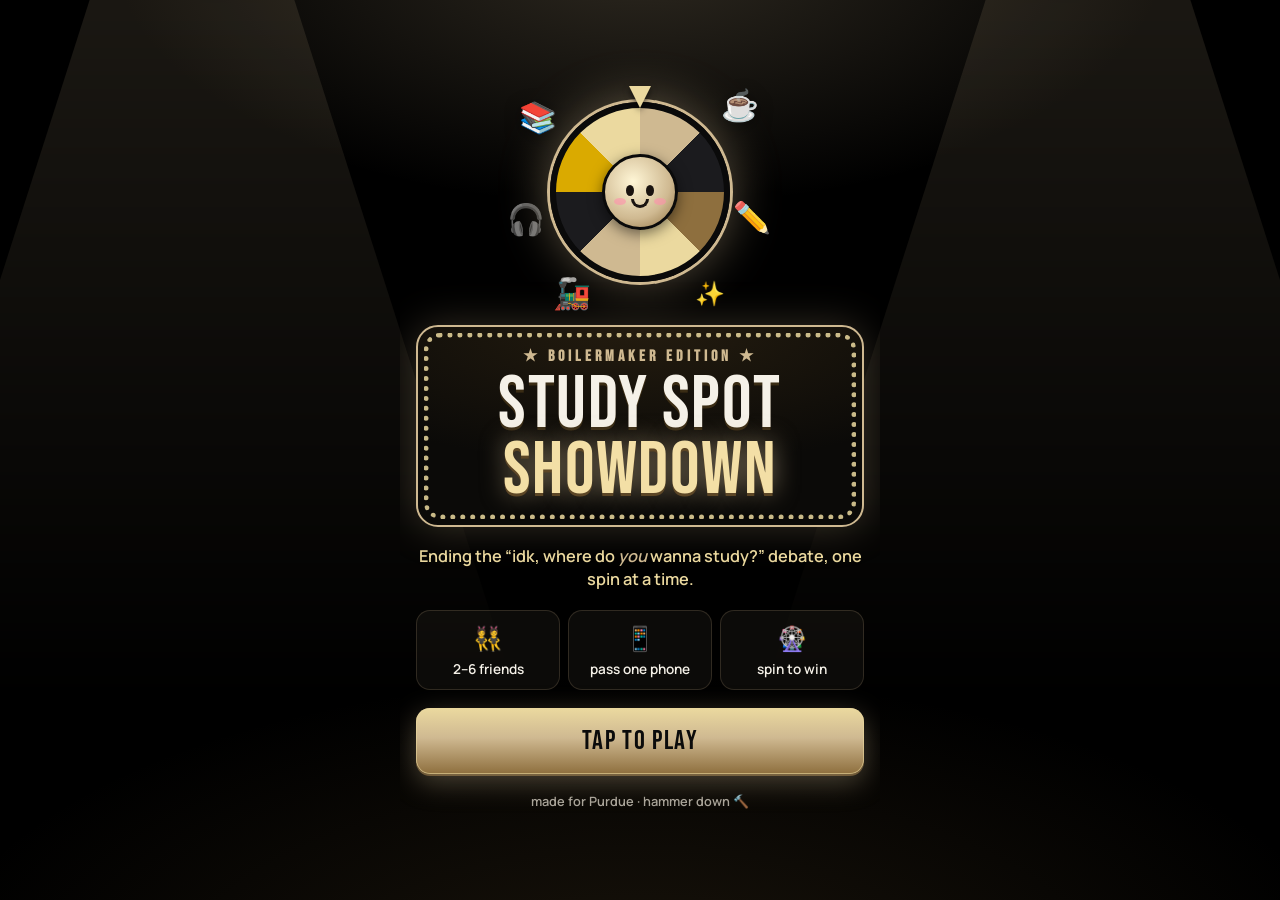
==== commit 3438b498: "Add a cute opening page Study Spot Showdown title screen: a slowly spinning mini prize wheel with a " ====
--- a/index.html
+++ b/index.html
@@ -28,8 +28,45 @@
 
   <main id="app">
 
+    <!-- 0. Opening page -->
+    <section id="screen-intro" class="screen screen-center intro">
+      <div class="intro-stage" aria-hidden="true">
+        <span class="floaty f1">📚</span>
+        <span class="floaty f2">☕</span>
+        <span class="floaty f3">🎧</span>
+        <span class="floaty f4">✏️</span>
+        <span class="floaty f5">🚂</span>
+        <span class="floaty f6">✨</span>
+        <div class="mini-wheel">
+          <div class="mini-pointer"></div>
+          <div class="mini-disc"></div>
+          <div class="mini-face">
+            <span class="eye"></span><span class="eye"></span>
+            <span class="mouth"></span>
+            <span class="blush"></span><span class="blush"></span>
+          </div>
+        </div>
+      </div>
+
+      <div class="marquee">
+        <p class="marquee-top">★ Boilermaker Edition ★</p>
+        <h1 class="marquee-title" tabindex="-1">Study Spot<br><span>Showdown</span></h1>
+      </div>
+
+      <p class="intro-tag">Ending the “idk, where do <em>you</em> wanna study?” debate, one spin at a time.</p>
+
+      <ul class="intro-steps" aria-label="How it works">
+        <li><span>👯</span>2–6 friends</li>
+        <li><span>📱</span>pass one phone</li>
+        <li><span>🎡</span>spin to win</li>
+      </ul>
+
+      <button id="btn-intro" class="btn btn-primary btn-block btn-big btn-bounce" type="button">Tap to play</button>
+      <p class="intro-foot">made for Purdue · hammer down 🔨</p>
+    </section>
+
     <!-- 1. Start -->
-    <section id="screen-start" class="screen">
+    <section id="screen-start" class="screen" hidden>
       <header class="hero">
         <p class="eyebrow">★ Boilermaker Edition ★</p>
         <h1 class="title">Where are we <span class="hl">studying</span>?</h1>
@@ -96,6 +133,7 @@
 
     <!-- 2. Hand-off + name -->
     <section id="screen-handoff" class="screen screen-center" hidden>
+      <button id="btn-handoff-back" class="btn-link back-corner" type="button">← Back</button>
       <div class="handoff-emoji" aria-hidden="true">📱</div>
       <p id="handoff-kicker" class="kicker"></p>
       <h1 id="handoff-title" tabindex="-1"></h1>
@@ -120,6 +158,7 @@
     <!-- 4. Wheel -->
     <section id="screen-wheel" class="screen screen-center" hidden>
       <div class="wheel-head">
+        <button id="btn-wheel-back" class="btn-icon back-icon" type="button" aria-label="Back">←</button>
         <h1 id="wheel-title" tabindex="-1">Your top picks</h1>
         <button id="btn-sound" class="btn-icon" type="button" aria-pressed="true" aria-label="Sound on">🔊</button>
       </div>
--- a/styles.css
+++ b/styles.css
@@ -244,7 +244,11 @@
 
 /* --- Wheel (the hero) ------------------------------------------------------ */
 .wheel-head { display: flex; align-items: center; justify-content: center; gap: 12px; position: relative; }
-.wheel-head .btn-icon { position: absolute; right: 0; }
+.wheel-head #btn-sound { position: absolute; right: 0; }
+.wheel-head .back-icon { position: absolute; left: 0; font-size: 1.25rem; }
+.btn-icon:disabled { opacity: 0.35; cursor: not-allowed; }
+#screen-handoff { position: relative; }
+.back-corner { position: absolute; top: 0; left: 0; }
 #wheel-title { font-size: 2.8rem; }
 .wheel { position: relative; width: min(94vw, 440px); aspect-ratio: 1; margin: 6px auto 0; }
 .wheel-svg { width: 100%; height: 100%; display: block; overflow: visible; filter: drop-shadow(0 0 40px rgb(207 185 145 / 0.25)); }
@@ -293,25 +297,33 @@
   background: radial-gradient(120% 90% at 50% 0%, #2a2112 0%, #0c0b09 60%);
   border: 2px solid var(--gold);
   box-shadow: 0 0 0 6px rgb(207 185 145 / 0.08), 0 0 60px rgb(207 185 145 / 0.3);
-  animation: reveal-in 0.7s var(--ease-spring) both;
-}
-@keyframes reveal-in { from { transform: scale(0.6) rotateX(30deg); opacity: 0; } }
+  isolation: isolate;
+  animation: reveal-in 0.6s var(--ease-spring) both;
+}
+/* 2D only: 3D transforms (rotateX) make iOS Safari rasterize the text blurry. */
+@keyframes reveal-in { from { transform: scale(0.85); opacity: 0; } }
 .reveal-rays {
-  position: absolute; inset: -50%;
+  position: absolute; inset: -50%; z-index: 0;
   background: repeating-conic-gradient(from 0deg, rgb(207 185 145 / 0.10) 0deg 8deg, transparent 8deg 20deg);
-  animation: rays 18s linear infinite; pointer-events: none;
+  animation: rays 18s linear infinite; pointer-events: none; will-change: transform;
 }
 @keyframes rays { to { transform: rotate(360deg); } }
-.reveal > :not(.reveal-rays) { position: relative; }
+.reveal > :not(.reveal-rays) { position: relative; z-index: 1; }
 .reveal-kicker { margin: 0; color: var(--gold); font-size: 1.3rem; letter-spacing: 0.25em; animation: fade-up 0.5s 0.2s var(--ease-out) both; }
 .result-name {
   font-size: clamp(2.8rem, 13vw, 4.4rem); line-height: 0.95; margin: 10px 0 6px; text-transform: uppercase;
-  background: linear-gradient(180deg, #fff6d6, var(--gold) 55%, var(--gold-aged));
-  -webkit-background-clip: text; background-clip: text; color: transparent;
-  filter: drop-shadow(0 0 18px rgb(207 185 145 / 0.45));
-  animation: name-in 0.8s 0.55s var(--ease-spring) both;
-}
-@keyframes name-in { from { opacity: 0; transform: scale(2.2); filter: blur(10px); } }
+  /* Solid color + text-shadow glow. Gradient-clipped text with filters renders
+     blurry or invisible in iOS Safari, so none of that here. */
+  color: #f3dfa6;
+  text-shadow: 0 2px 0 #5c4626, 0 0 22px rgb(207 185 145 / 0.55);
+  animation: name-in 0.9s 0.55s var(--ease-out) both;
+}
+/* Flash of light, then settle: only opacity, a small 2D slide and text-shadow. */
+@keyframes name-in {
+  0% { opacity: 0; transform: translateY(14px); text-shadow: 0 0 0 transparent; }
+  45% { opacity: 1; transform: none; color: #fffbe9; text-shadow: 0 0 6px #fff, 0 0 40px #ffe7a0, 0 0 80px rgb(218 170 0 / 0.8); }
+  100% { opacity: 1; transform: none; color: #f3dfa6; text-shadow: 0 2px 0 #5c4626, 0 0 22px rgb(207 185 145 / 0.55); }
+}
 .vibe { margin: 4px 0 0; color: var(--gold-dust); font-size: 1rem; font-style: italic; animation: fade-up 0.5s 1.1s var(--ease-out) both; }
 @keyframes fade-up { from { opacity: 0; transform: translateY(10px); } }
 .why { font-size: 1.12rem; margin: 0; color: var(--text); animation: fade-up 0.5s 1.3s var(--ease-out) both; }
@@ -387,6 +399,82 @@
 @keyframes w-flash { 0%, 70%, 80%, 100% { opacity: 1; } 75% { opacity: 0.15; } }
 @keyframes w-drift { to { transform: translateX(6px); } }
 
+/* ---------------------------------------------------------------------------
+   Opening page: cute mini wheel, floating study things, marquee title
+   --------------------------------------------------------------------------- */
+.intro { gap: 18px; }
+.intro-stage { position: relative; width: 230px; height: 230px; margin: 0 auto; }
+
+.mini-wheel { position: absolute; inset: 25px; animation: bob 3.4s ease-in-out infinite; }
+@keyframes bob { 50% { transform: translateY(-8px); } }
+.mini-disc {
+  position: absolute; inset: 0; border-radius: 50%;
+  background: conic-gradient(var(--gold) 0 45deg, #1b1b1e 45deg 90deg, var(--gold-aged) 90deg 135deg, var(--gold-dust) 135deg 180deg,
+                             var(--gold) 180deg 225deg, #1b1b1e 225deg 270deg, var(--gold-rush) 270deg 315deg, var(--gold-dust) 315deg 360deg);
+  border: 6px solid #0a0a0a;
+  box-shadow: 0 0 0 3px var(--gold), 0 0 50px rgb(207 185 145 / 0.45);
+  animation: mini-spin 9s linear infinite;
+}
+@keyframes mini-spin { to { transform: rotate(360deg); } }
+.mini-pointer {
+  position: absolute; top: -16px; left: 50%; margin-left: -11px; z-index: 2;
+  border-left: 11px solid transparent; border-right: 11px solid transparent; border-top: 22px solid var(--gold-dust);
+  filter: drop-shadow(0 3px 3px rgb(0 0 0 / 0.6));
+  animation: mini-tick 0.5s ease-in-out infinite;
+}
+@keyframes mini-tick { 0%, 100% { transform: rotate(0); } 50% { transform: rotate(-14deg); } }
+.mini-face {
+  position: absolute; z-index: 1; left: 50%; top: 50%; width: 76px; height: 76px; margin: -38px 0 0 -38px; border-radius: 50%;
+  background: radial-gradient(circle at 40% 35%, #fff6d6, var(--gold) 60%, var(--gold-aged));
+  border: 3px solid #0a0a0a; box-shadow: 0 4px 14px rgb(0 0 0 / 0.5);
+}
+.mini-face .eye { position: absolute; top: 28px; width: 8px; height: 11px; border-radius: 50%; background: #1a1410; animation: blink 4s infinite; }
+.mini-face .eye:nth-child(1) { left: 21px; }
+.mini-face .eye:nth-child(2) { right: 21px; }
+@keyframes blink { 0%, 92%, 100% { transform: scaleY(1); } 95% { transform: scaleY(0.1); } }
+.mini-face .mouth { position: absolute; left: 50%; top: 42px; width: 18px; height: 9px; margin-left: -9px; border: 3px solid #1a1410; border-top: 0; border-radius: 0 0 12px 12px; }
+.mini-face .blush { position: absolute; top: 41px; width: 12px; height: 7px; border-radius: 50%; background: #ff8fab; opacity: 0.6; }
+.mini-face .blush:nth-of-type(4) { left: 9px; }
+.mini-face .blush:nth-of-type(5) { right: 9px; }
+
+.floaty { position: absolute; font-size: 1.9rem; filter: drop-shadow(0 4px 8px rgb(0 0 0 / 0.5)); animation: floaty 4s ease-in-out infinite; }
+.f1 { left: -6px; top: 18px; animation-delay: -0.5s; }
+.f2 { right: -4px; top: 6px; animation-delay: -1.6s; }
+.f3 { left: -18px; top: 120px; animation-delay: -2.4s; }
+.f4 { right: -16px; top: 118px; animation-delay: -0.9s; }
+.f5 { left: 28px; bottom: -8px; animation-delay: -3.1s; }
+.f6 { right: 30px; bottom: -4px; animation-delay: -2s; font-size: 1.5rem; }
+@keyframes floaty { 0%, 100% { transform: translateY(0) rotate(-8deg); } 50% { transform: translateY(-12px) rotate(8deg); } }
+
+.marquee {
+  position: relative; padding: 18px 16px 20px; border-radius: 22px;
+  background: radial-gradient(120% 100% at 50% 0%, #241c0f, #0b0a08 70%);
+  border: 2px solid var(--gold);
+  box-shadow: 0 0 40px rgb(207 185 145 / 0.25);
+}
+.marquee::before { /* light-bulb dots that flicker */
+  content: ''; position: absolute; inset: 6px; border-radius: 16px; border: 5px dotted var(--gold-dust);
+  opacity: 0.85; animation: bulbs 0.9s steps(1) infinite; pointer-events: none;
+}
+@keyframes bulbs { 50% { border-color: #6b5530; opacity: 0.6; } }
+.marquee-top { margin: 0 0 4px; font-family: var(--font-display); color: var(--gold); letter-spacing: 0.25em; font-size: 1rem; }
+.marquee-title { font-size: clamp(3.2rem, 17vw, 4.6rem); line-height: 0.9; color: var(--text); text-shadow: 0 3px 0 #3a2c14; }
+.marquee-title span { color: #f3dfa6; text-shadow: 0 3px 0 #5c4626, 0 0 24px rgb(207 185 145 / 0.6); }
+.intro-tag { margin: 0; color: var(--gold-dust); font-size: 1.02rem; }
+.intro-tag em { font-style: italic; color: var(--gold); }
+.intro-steps { list-style: none; padding: 0; margin: 0; display: grid; grid-template-columns: repeat(3, 1fr); gap: 8px; }
+.intro-steps li {
+  display: flex; flex-direction: column; align-items: center; gap: 4px; padding: 10px 4px; border-radius: 14px;
+  background: rgb(207 185 145 / 0.06); border: 1px solid var(--line); font-size: 0.85rem; color: var(--text);
+  animation: tile-in 0.5s var(--ease-out) both; animation-delay: calc(var(--i, 0) * 90ms + 300ms);
+}
+.intro-steps li:nth-child(2) { --i: 1; }
+.intro-steps li:nth-child(3) { --i: 2; }
+.intro-steps span { font-size: 1.5rem; }
+.btn-bounce { animation: btn-bounce 2s var(--ease-spring) infinite; }
+@keyframes btn-bounce { 0%, 70%, 100% { transform: translateY(0); } 80% { transform: translateY(-6px); } 90% { transform: translateY(0); } }
+.intro-foot { margin: 0; color: var(--muted); font-size: 0.8rem; }
+
 /* --- Reduced motion: keep it calm ------------------------------------------ */
 @media (prefers-reduced-motion: reduce) {
   *, *::before, *::after { animation-duration: 0.01ms !important; animation-iteration-count: 1 !important; transition-duration: 0.01ms !important; }
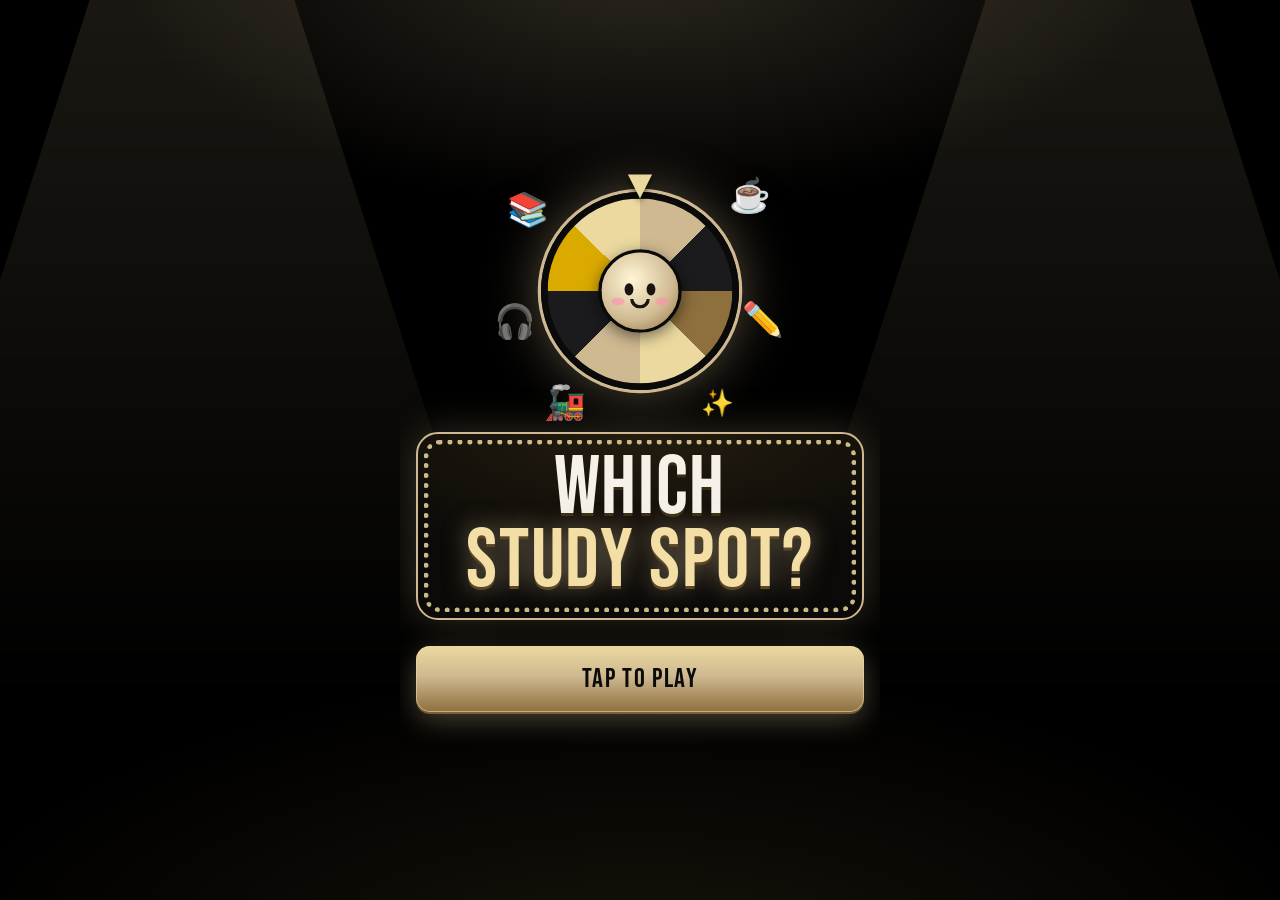
==== commit 0cbc0a32: "Minimal opening page and version-stamped assets - Opening page is now just the mini wheel, "Which st" ====
--- a/index.html
+++ b/index.html
@@ -9,7 +9,7 @@
   <link rel="preconnect" href="https://fonts.googleapis.com">
   <link rel="preconnect" href="https://fonts.gstatic.com" crossorigin>
   <link rel="stylesheet" href="https://fonts.googleapis.com/css2?family=Bebas+Neue&family=Manrope:wght@500;600;700;800&display=swap">
-  <link rel="stylesheet" href="styles.css">
+  <link rel="stylesheet" href="styles.css?v=20261105131846">
   <script>
     // Runs before the app. If anything throws (e.g. a stale cached file),
     // show a banner instead of silently dead buttons.
@@ -49,20 +49,10 @@
       </div>
 
       <div class="marquee">
-        <p class="marquee-top">★ Boilermaker Edition ★</p>
-        <h1 class="marquee-title" tabindex="-1">Study Spot<br><span>Showdown</span></h1>
-      </div>
-
-      <p class="intro-tag">Ending the “idk, where do <em>you</em> wanna study?” debate, one spin at a time.</p>
-
-      <ul class="intro-steps" aria-label="How it works">
-        <li><span>👯</span>2–6 friends</li>
-        <li><span>📱</span>pass one phone</li>
-        <li><span>🎡</span>spin to win</li>
-      </ul>
+        <h1 class="marquee-title" tabindex="-1">Which<br><span>study spot?</span></h1>
+      </div>
 
       <button id="btn-intro" class="btn btn-primary btn-block btn-big btn-bounce" type="button">Tap to play</button>
-      <p class="intro-foot">made for Purdue · hammer down 🔨</p>
     </section>
 
     <!-- 1. Start -->
@@ -207,6 +197,22 @@
     </section>
 
   </main>
-  <script type="module" src="js/app.js"></script>
+  <!-- Version stamp (?v=…): every deploy changes these URLs, so a phone can never
+       mix a cached old JS file with a new page. Run `python3 scripts/bump-version.py`
+       before pushing. The import map applies the stamp to the modules app.js imports. -->
+  <script type="importmap">
+  {
+    "imports": {
+      "./js/spots.js": "./js/spots.js?v=20261105131846",
+      "./js/scoring.js": "./js/scoring.js?v=20261105131846",
+      "./js/geo.js": "./js/geo.js?v=20261105131846",
+      "./js/weather.js": "./js/weather.js?v=20261105131846",
+      "./js/weather-card.js": "./js/weather-card.js?v=20261105131846",
+      "./js/wheel.js": "./js/wheel.js?v=20261105131846",
+      "./js/wild.js": "./js/wild.js?v=20261105131846"
+    }
+  }
+  </script>
+  <script type="module" src="js/app.js?v=20261105131846"></script>
 </body>
 </html>
--- a/styles.css
+++ b/styles.css
@@ -402,7 +402,8 @@
 /* ---------------------------------------------------------------------------
    Opening page: cute mini wheel, floating study things, marquee title
    --------------------------------------------------------------------------- */
-.intro { gap: 18px; }
+.intro { gap: 26px; }
+.intro-stage { transform: scale(1.1); }
 .intro-stage { position: relative; width: 230px; height: 230px; margin: 0 auto; }
 
 .mini-wheel { position: absolute; inset: 25px; animation: bob 3.4s ease-in-out infinite; }
@@ -457,23 +458,10 @@
   opacity: 0.85; animation: bulbs 0.9s steps(1) infinite; pointer-events: none;
 }
 @keyframes bulbs { 50% { border-color: #6b5530; opacity: 0.6; } }
-.marquee-top { margin: 0 0 4px; font-family: var(--font-display); color: var(--gold); letter-spacing: 0.25em; font-size: 1rem; }
-.marquee-title { font-size: clamp(3.2rem, 17vw, 4.6rem); line-height: 0.9; color: var(--text); text-shadow: 0 3px 0 #3a2c14; }
+.marquee-title { font-size: clamp(3.6rem, 19vw, 5.2rem); line-height: 0.88; color: var(--text); text-shadow: 0 3px 0 #3a2c14; }
 .marquee-title span { color: #f3dfa6; text-shadow: 0 3px 0 #5c4626, 0 0 24px rgb(207 185 145 / 0.6); }
-.intro-tag { margin: 0; color: var(--gold-dust); font-size: 1.02rem; }
-.intro-tag em { font-style: italic; color: var(--gold); }
-.intro-steps { list-style: none; padding: 0; margin: 0; display: grid; grid-template-columns: repeat(3, 1fr); gap: 8px; }
-.intro-steps li {
-  display: flex; flex-direction: column; align-items: center; gap: 4px; padding: 10px 4px; border-radius: 14px;
-  background: rgb(207 185 145 / 0.06); border: 1px solid var(--line); font-size: 0.85rem; color: var(--text);
-  animation: tile-in 0.5s var(--ease-out) both; animation-delay: calc(var(--i, 0) * 90ms + 300ms);
-}
-.intro-steps li:nth-child(2) { --i: 1; }
-.intro-steps li:nth-child(3) { --i: 2; }
-.intro-steps span { font-size: 1.5rem; }
 .btn-bounce { animation: btn-bounce 2s var(--ease-spring) infinite; }
 @keyframes btn-bounce { 0%, 70%, 100% { transform: translateY(0); } 80% { transform: translateY(-6px); } 90% { transform: translateY(0); } }
-.intro-foot { margin: 0; color: var(--muted); font-size: 0.8rem; }
 
 /* --- Reduced motion: keep it calm ------------------------------------------ */
 @media (prefers-reduced-motion: reduce) {
